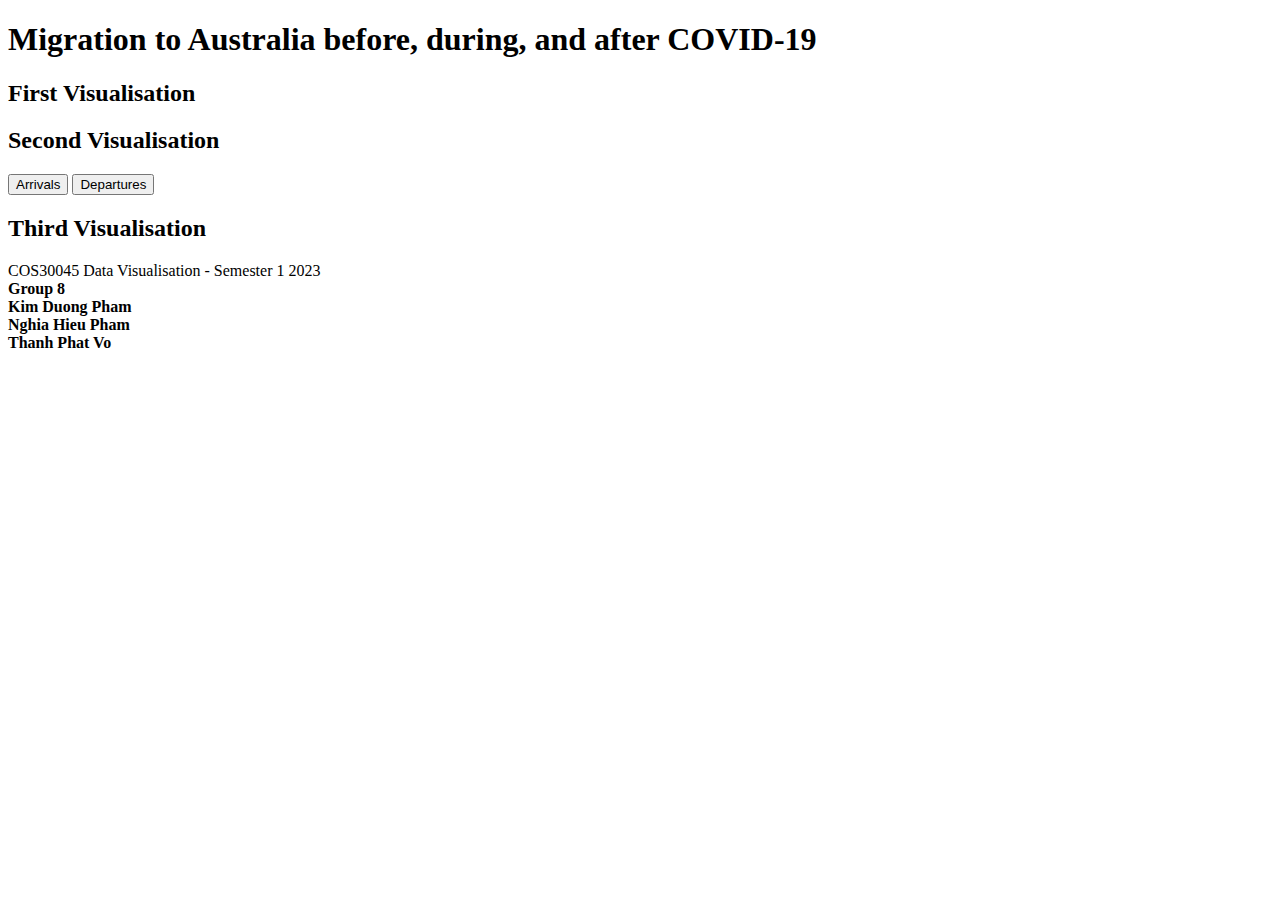
==== Final Project.html @ e4c65f89 "Upload website code and all documentations" ====
<!DOCTYPE html>
<html lang="en">

<head>
	<meta charset="UTF-8"/>
	<meta name="description"	content="Data Visualisation Project"/>
	<meta name="keywords"		  content="HTML, CSS"/>
	<meta name="author"			  content="Group 8"/>

	<title>Australia Migration & COVID-19</title>
	<!--Insert description of exercise  -->

	<script src="https://d3js.org/d3.v7.min.js"></script>
	<script src="index.js"></script>
</head>

<body>

	<h1>Migration to Australia before, during, and after COVID-19</h1>
	

	<p id="first"> 
        <h2>First Visualisation</h2>
	</p>
    <p id="second"> 
        <h2>Second Visualisation</h2>
		<button type="button" id="arrival">Arrivals</button>
		<button type="button" id="departure">Departures</button>
	</p>
    <p id="third"> 
        <h2>Third Visualisation</h2>
	</p>
	

	<footer>
        <p>
            COS30045 Data Visualisation - Semester 1 2023
            <strong>
            <br>Group 8
            <br>Kim Duong Pham
            <br>Nghia Hieu Pham
            <br>Thanh Phat Vo
            </strong>
        </p>
	</footer>

</body>
</html>
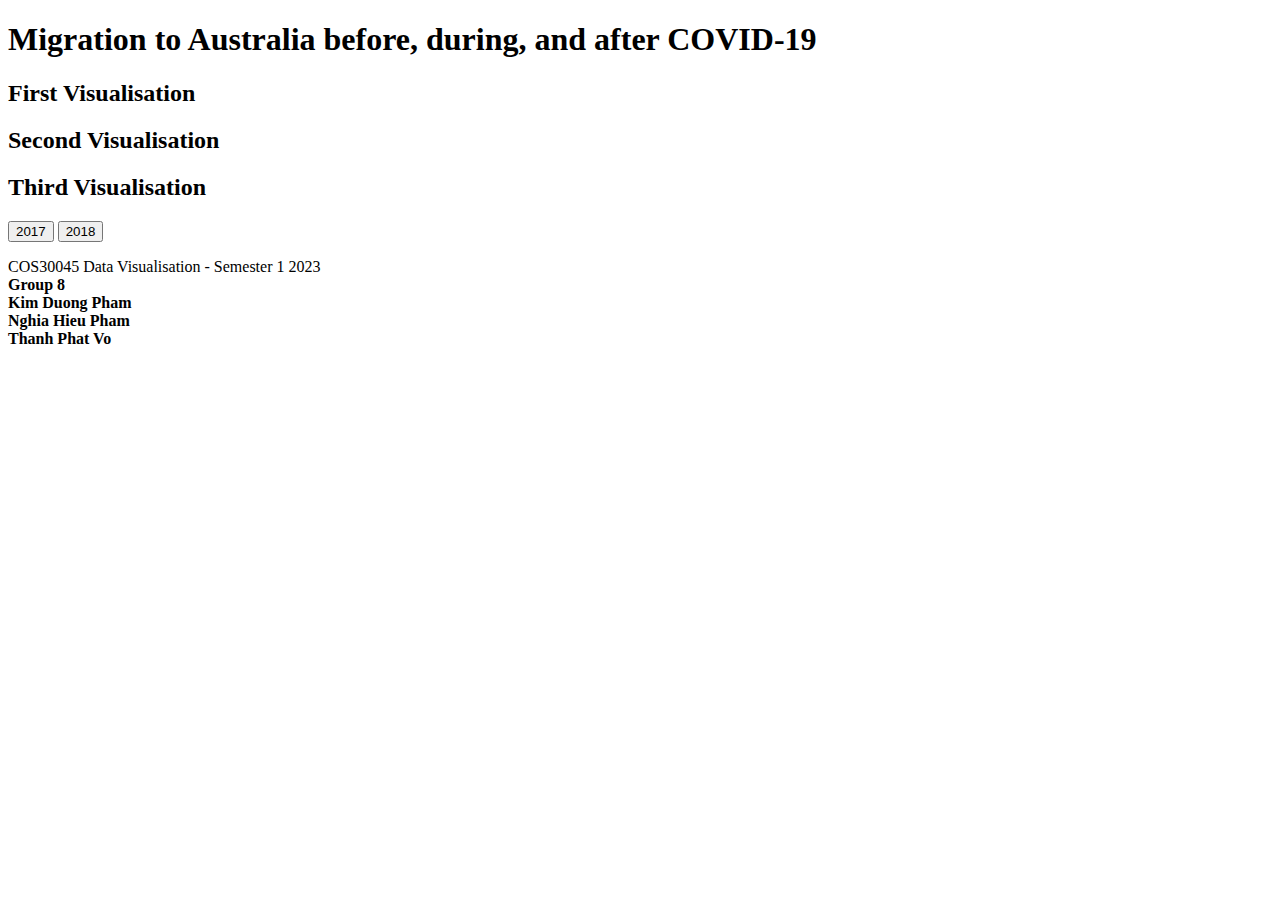
==== commit 26257da7: "Project Stand Up 4" ====
--- a/Final Project.html
+++ b/Final Project.html
@@ -19,18 +19,19 @@
 	<h1>Migration to Australia before, during, and after COVID-19</h1>
 	
 
-	<p id="first"> 
+	<div id="first"> 
         <h2>First Visualisation</h2>
-	</p>
-    <p id="second"> 
+	</div>
+    <div id="second"> 
         <h2>Second Visualisation</h2>
-		<button type="button" id="arrival">Arrivals</button>
-		<button type="button" id="departure">Departures</button>
-	</p>
-    <p id="third"> 
+
+	</div>
+    <div id="third"> 
         <h2>Third Visualisation</h2>
-	</p>
-	
+		<button type="button" id="arrival">2017</button>
+		<button type="button" id="departure">2018</button>
+	</div>
+	<div id="side"></div>	
 
 	<footer>
         <p>
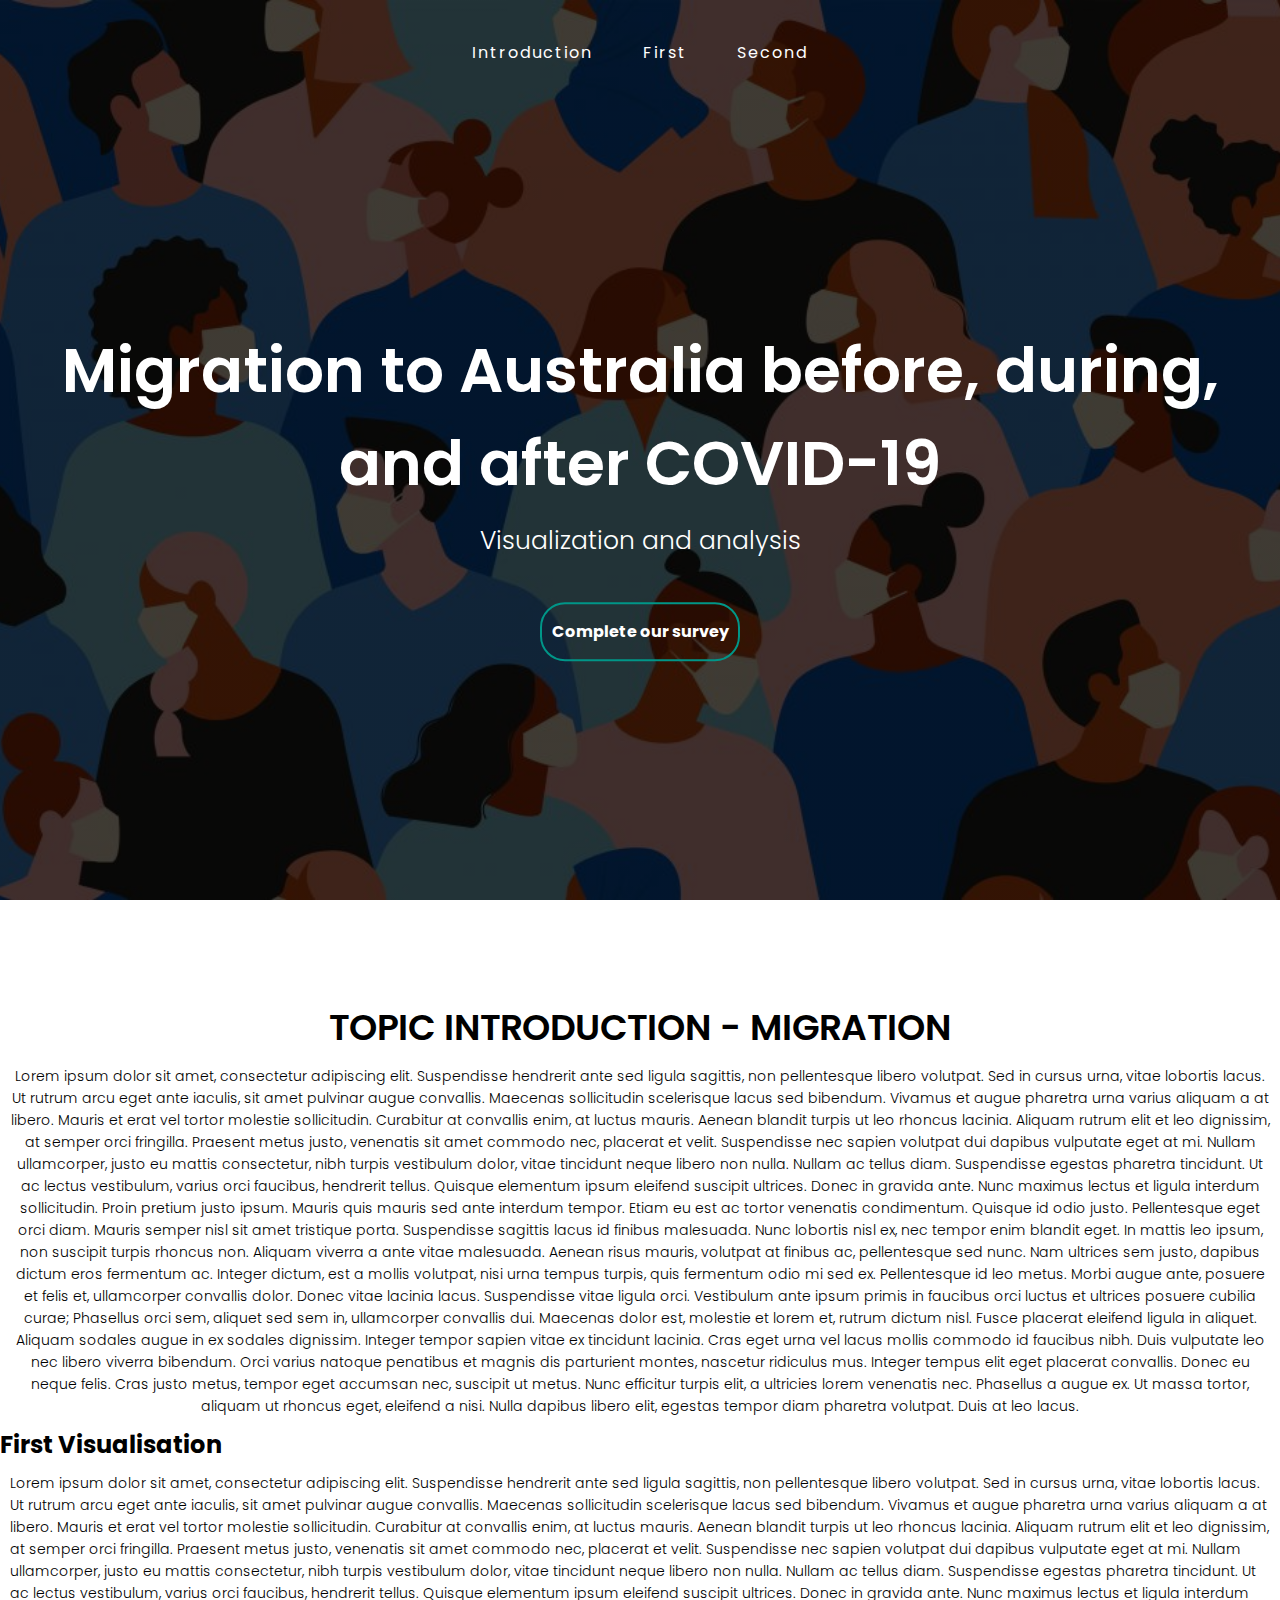
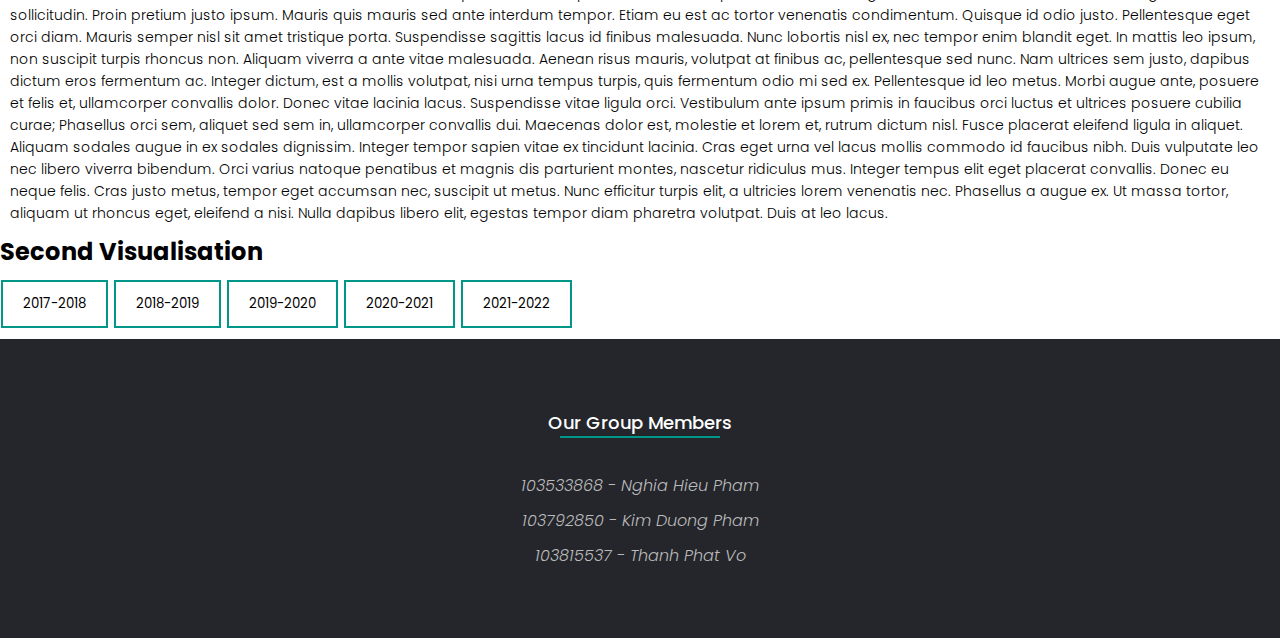
==== commit 1bb1a4b9: "Complete second visualization" ====
--- a/Final Project.html
+++ b/Final Project.html
@@ -5,45 +5,128 @@
 	<meta charset="UTF-8"/>
 	<meta name="description"	content="Data Visualisation Project"/>
 	<meta name="keywords"		  content="HTML, CSS"/>
-	<meta name="author"			  content="Group 8"/>
+	<meta name="author"			  content="Kim Duong Pham, Nghia Hieu Pham, Thanh Phat Vo"/>
 
 	<title>Australia Migration & COVID-19</title>
-	<!--Insert description of exercise  -->
 
-	<script src="https://d3js.org/d3.v7.min.js"></script>
-	<script src="index.js"></script>
+	<script src="https://d3js.org/d3.v6.min.js"></script>
+	<script src="script/index.js"></script>
+	<link rel="stylesheet" href="styles\style.css">
+	<link rel="preconnect" href="https://fonts.googleapis.com" />
+    <link rel="preconnect" href="https://fonts.gstatic.com" crossorigin />
 </head>
 
 <body>
+		<!--Define Header section -->
+	<section class="header" id="header">
+		<nav id="navbar">
+				<ul id="menu">
+					<li><a href="#intro">Introduction</a></li>
+					<li><a href="#firstchart">First</a></li>
+					<li><a href="#secondchart">Second</a></li>
+				</ul>
+		</nav>
+		<div class="text-box">
+			<h1>Migration to Australia before, during, and after COVID-19</h1>
+			<p>Visualization and analysis</p>
+			<div class="button-text">
+			  <div class="learn-btn">
+				<span></span><a href="https://forms.office.com/Pages/ResponsePage.aspx?id=eXV_35w-fkq4REICgPU4Wa7qTkxt4z1Ar8V6viYfKclUNlo3MEwzRkNTWVNNQTNNRDVXUTlTS0lBQi4u">Complete our survey</a>
+			  </div>
+			</div>
+		  </div>
+		</div>
+	</section>
+			<!--Introduction section -->
 
-	<h1>Migration to Australia before, during, and after COVID-19</h1>
+	<section class="intro" id="intro">
+		<h1>TOPIC INTRODUCTION - MIGRATION</h1>
+		<p>Lorem ipsum dolor sit amet, consectetur adipiscing elit. Suspendisse hendrerit ante sed ligula sagittis, non pellentesque libero volutpat. Sed in cursus urna, vitae lobortis lacus. Ut rutrum arcu eget ante iaculis, sit amet pulvinar augue convallis. Maecenas sollicitudin scelerisque lacus sed bibendum. Vivamus et augue pharetra urna varius aliquam a at libero. Mauris et erat vel tortor molestie sollicitudin. Curabitur at convallis enim, at luctus mauris. Aenean blandit turpis ut leo rhoncus lacinia. Aliquam rutrum elit et leo dignissim, at semper orci fringilla.
+
+			Praesent metus justo, venenatis sit amet commodo nec, placerat et velit. Suspendisse nec sapien volutpat dui dapibus vulputate eget at mi. Nullam ullamcorper, justo eu mattis consectetur, nibh turpis vestibulum dolor, vitae tincidunt neque libero non nulla. Nullam ac tellus diam. Suspendisse egestas pharetra tincidunt. Ut ac lectus vestibulum, varius orci faucibus, hendrerit tellus. Quisque elementum ipsum eleifend suscipit ultrices. Donec in gravida ante. Nunc maximus lectus et ligula interdum sollicitudin. Proin pretium justo ipsum. Mauris quis mauris sed ante interdum tempor. Etiam eu est ac tortor venenatis condimentum. Quisque id odio justo. Pellentesque eget orci diam.
+			
+			Mauris semper nisl sit amet tristique porta. Suspendisse sagittis lacus id finibus malesuada. Nunc lobortis nisl ex, nec tempor enim blandit eget. In mattis leo ipsum, non suscipit turpis rhoncus non. Aliquam viverra a ante vitae malesuada. Aenean risus mauris, volutpat at finibus ac, pellentesque sed nunc. Nam ultrices sem justo, dapibus dictum eros fermentum ac.
+			
+			Integer dictum, est a mollis volutpat, nisi urna tempus turpis, quis fermentum odio mi sed ex. Pellentesque id leo metus. Morbi augue ante, posuere et felis et, ullamcorper convallis dolor. Donec vitae lacinia lacus. Suspendisse vitae ligula orci. Vestibulum ante ipsum primis in faucibus orci luctus et ultrices posuere cubilia curae; Phasellus orci sem, aliquet sed sem in, ullamcorper convallis dui. Maecenas dolor est, molestie et lorem et, rutrum dictum nisl. Fusce placerat eleifend ligula in aliquet. Aliquam sodales augue in ex sodales dignissim. Integer tempor sapien vitae ex tincidunt lacinia. Cras eget urna vel lacus mollis commodo id faucibus nibh. Duis vulputate leo nec libero viverra bibendum. Orci varius natoque penatibus et magnis dis parturient montes, nascetur ridiculus mus.
+			
+			Integer tempus elit eget placerat convallis. Donec eu neque felis. Cras justo metus, tempor eget accumsan nec, suscipit ut metus. Nunc efficitur turpis elit, a ultricies lorem venenatis nec. Phasellus a augue ex. Ut massa tortor, aliquam ut rhoncus eget, eleifend a nisi. Nulla dapibus libero elit, egestas tempor diam pharetra volutpat. Duis at leo lacus.</p>
+	</section>
+
+	<!--First Chart section -->
+
+	<section class="chart" id="firstchart">
+		<div id="first"></div>
+		<h2>First Visualisation</h2>
+			<p>Lorem ipsum dolor sit amet, consectetur adipiscing elit. Suspendisse hendrerit ante sed ligula sagittis, non pellentesque libero volutpat. Sed in cursus urna, vitae lobortis lacus. Ut rutrum arcu eget ante iaculis, sit amet pulvinar augue convallis. Maecenas sollicitudin scelerisque lacus sed bibendum. Vivamus et augue pharetra urna varius aliquam a at libero. Mauris et erat vel tortor molestie sollicitudin. Curabitur at convallis enim, at luctus mauris. Aenean blandit turpis ut leo rhoncus lacinia. Aliquam rutrum elit et leo dignissim, at semper orci fringilla.
+
+				Praesent metus justo, venenatis sit amet commodo nec, placerat et velit. Suspendisse nec sapien volutpat dui dapibus vulputate eget at mi. Nullam ullamcorper, justo eu mattis consectetur, nibh turpis vestibulum dolor, vitae tincidunt neque libero non nulla. Nullam ac tellus diam. Suspendisse egestas pharetra tincidunt. Ut ac lectus vestibulum, varius orci faucibus, hendrerit tellus. Quisque elementum ipsum eleifend suscipit ultrices. Donec in gravida ante. Nunc maximus lectus et ligula interdum sollicitudin. Proin pretium justo ipsum. Mauris quis mauris sed ante interdum tempor. Etiam eu est ac tortor venenatis condimentum. Quisque id odio justo. Pellentesque eget orci diam.
+				
+				Mauris semper nisl sit amet tristique porta. Suspendisse sagittis lacus id finibus malesuada. Nunc lobortis nisl ex, nec tempor enim blandit eget. In mattis leo ipsum, non suscipit turpis rhoncus non. Aliquam viverra a ante vitae malesuada. Aenean risus mauris, volutpat at finibus ac, pellentesque sed nunc. Nam ultrices sem justo, dapibus dictum eros fermentum ac.
+				
+				Integer dictum, est a mollis volutpat, nisi urna tempus turpis, quis fermentum odio mi sed ex. Pellentesque id leo metus. Morbi augue ante, posuere et felis et, ullamcorper convallis dolor. Donec vitae lacinia lacus. Suspendisse vitae ligula orci. Vestibulum ante ipsum primis in faucibus orci luctus et ultrices posuere cubilia curae; Phasellus orci sem, aliquet sed sem in, ullamcorper convallis dui. Maecenas dolor est, molestie et lorem et, rutrum dictum nisl. Fusce placerat eleifend ligula in aliquet. Aliquam sodales augue in ex sodales dignissim. Integer tempor sapien vitae ex tincidunt lacinia. Cras eget urna vel lacus mollis commodo id faucibus nibh. Duis vulputate leo nec libero viverra bibendum. Orci varius natoque penatibus et magnis dis parturient montes, nascetur ridiculus mus.
+				
+				Integer tempus elit eget placerat convallis. Donec eu neque felis. Cras justo metus, tempor eget accumsan nec, suscipit ut metus. Nunc efficitur turpis elit, a ultricies lorem venenatis nec. Phasellus a augue ex. Ut massa tortor, aliquam ut rhoncus eget, eleifend a nisi. Nulla dapibus libero elit, egestas tempor diam pharetra volutpat. Duis at leo lacus.</p>
+	</section>
+
+		<!--Second chart section -->
+
+	<section class="chart" id="secondchart">
+		<h2>Second Visualisation</h2>
 	
+		<div class="button3">
+			<button class="btn btn1" id="pie2017">2017-2018</button>
+			<button class="btn btn2" id="pie2018">2018-2019</button>
+			<button class="btn btn3" id="pie2019">2019-2020</button>
+			<button class="btn btn4" id="pie2020">2020-2021</button>
+			<button class="btn btn5" id="pie2021">2021-2022</button>
+		</div>
 
-	<div id="first"> 
-        <h2>First Visualisation</h2>
-	</div>
-    <div id="second"> 
-        <h2>Second Visualisation</h2>
+	 	<div id="second"></div>
 
-	</div>
-    <div id="third"> 
-        <h2>Third Visualisation</h2>
-		<button type="button" id="arrival">2017</button>
-		<button type="button" id="departure">2018</button>
-	</div>
-	<div id="side"></div>	
+		
+	</div>	
+
+	</section>
+
+	<!--Footer section -->
 
 	<footer>
-        <p>
-            COS30045 Data Visualisation - Semester 1 2023
-            <strong>
-            <br>Group 8
-            <br>Kim Duong Pham
-            <br>Nghia Hieu Pham
-            <br>Thanh Phat Vo
-            </strong>
-        </p>
-	</footer>
+		<div class="fcontainer">
+		  <div class="row">
+			<div class="footer-col">
+			  <h4>Our Group Members</h4>
+			  <ul>
+				<li>
+				  <a href="mailto:103533868 @student.swin.edu.au">103533868 - Nghia Hieu Pham</a>
+				</li>
+				<li>
+				  <a href="mailto:103792850@student.swin.edu.au">103792850 - Kim Duong Pham</a>
+				</li>
+				<li>
+				  <a href="mailto:103815537@student.swin.edu.au">103815537 - Thanh Phat Vo</a>
+				</li>
+			  </ul>
+			</div>
+		  </div>
+		</div>
+	  </footer>
 
+	  
+	<!--Script Section -->
+
+	  <script>
+		var navbar = document.getElementById("navbar");
+		var menu = document.getElementById("menu");
+
+		window.onscroll = function() {
+			if(window.pageYOffset >= menu.offsetTop) {
+				navbar.classList.add("sticky");
+			}
+			else{
+				navbar.classList.remove("sticky");
+			}
+		}
+
+	  </script>
 </body>
 </html>
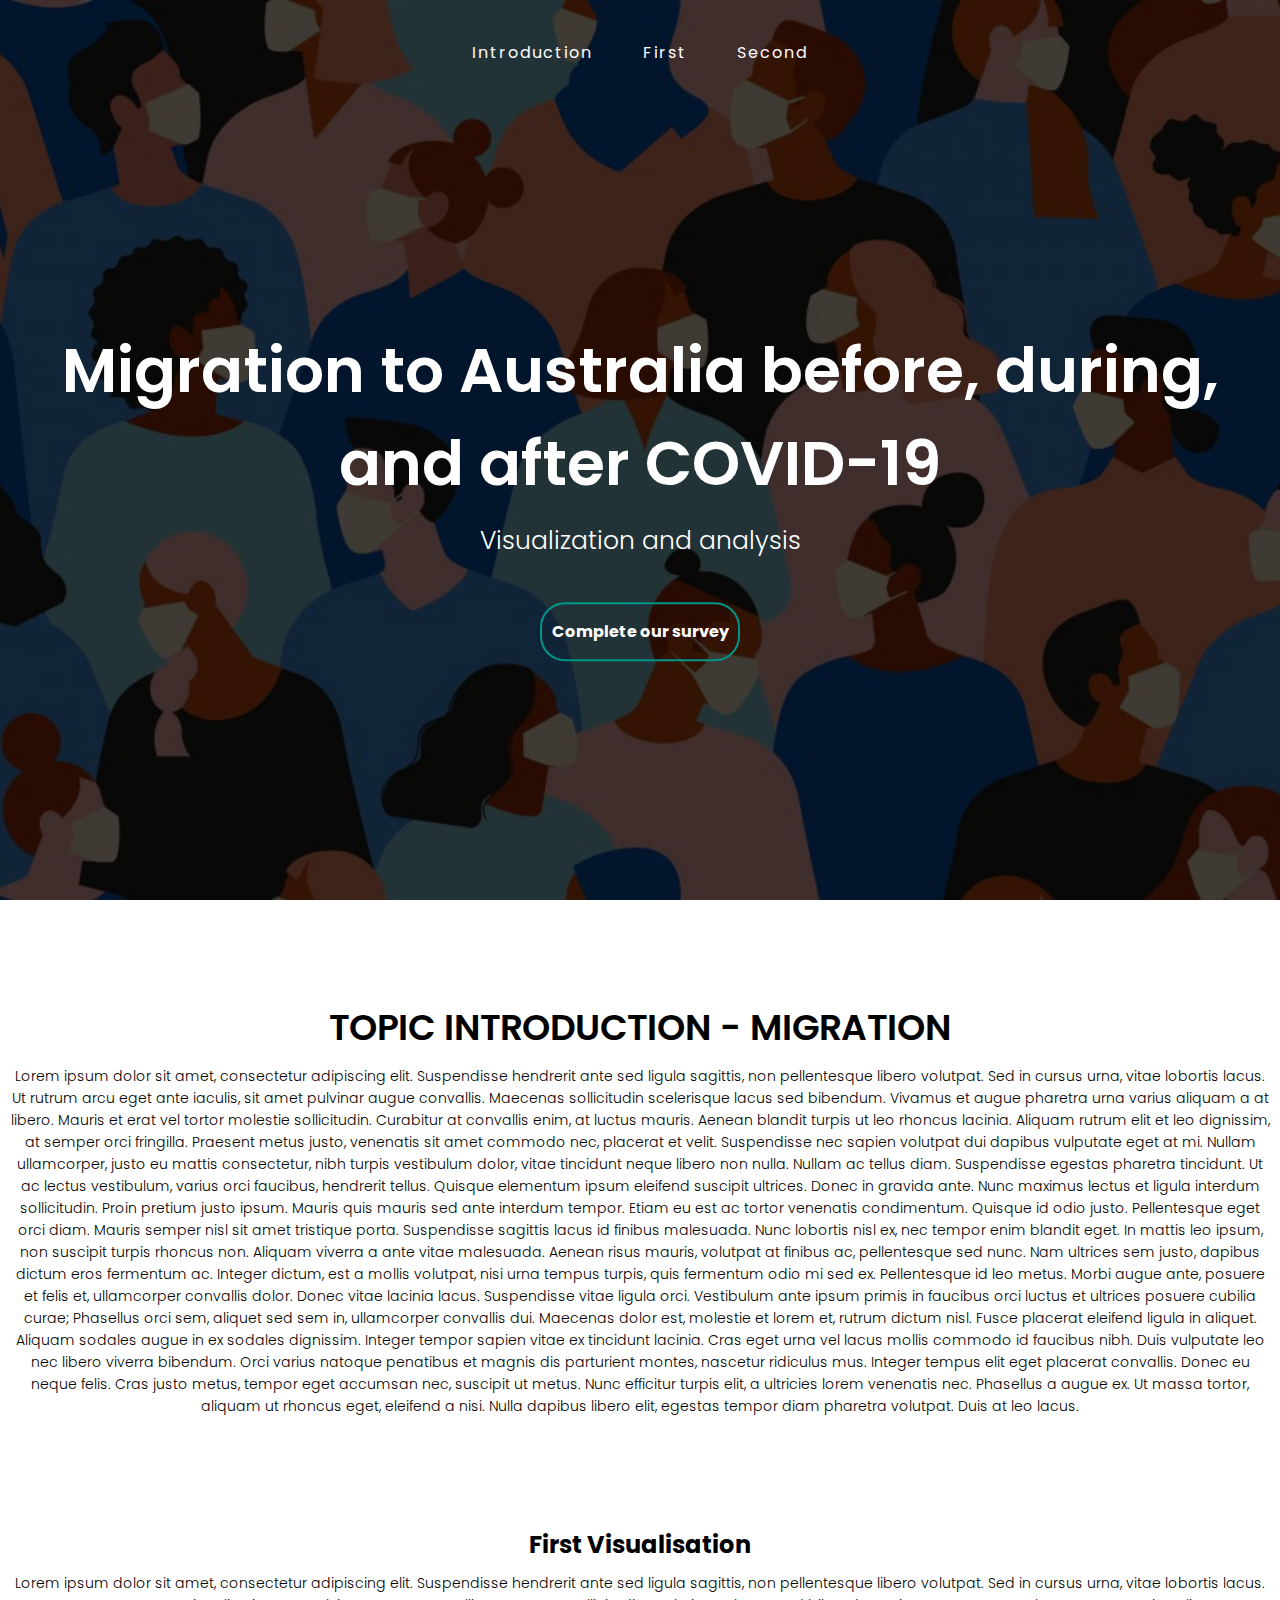
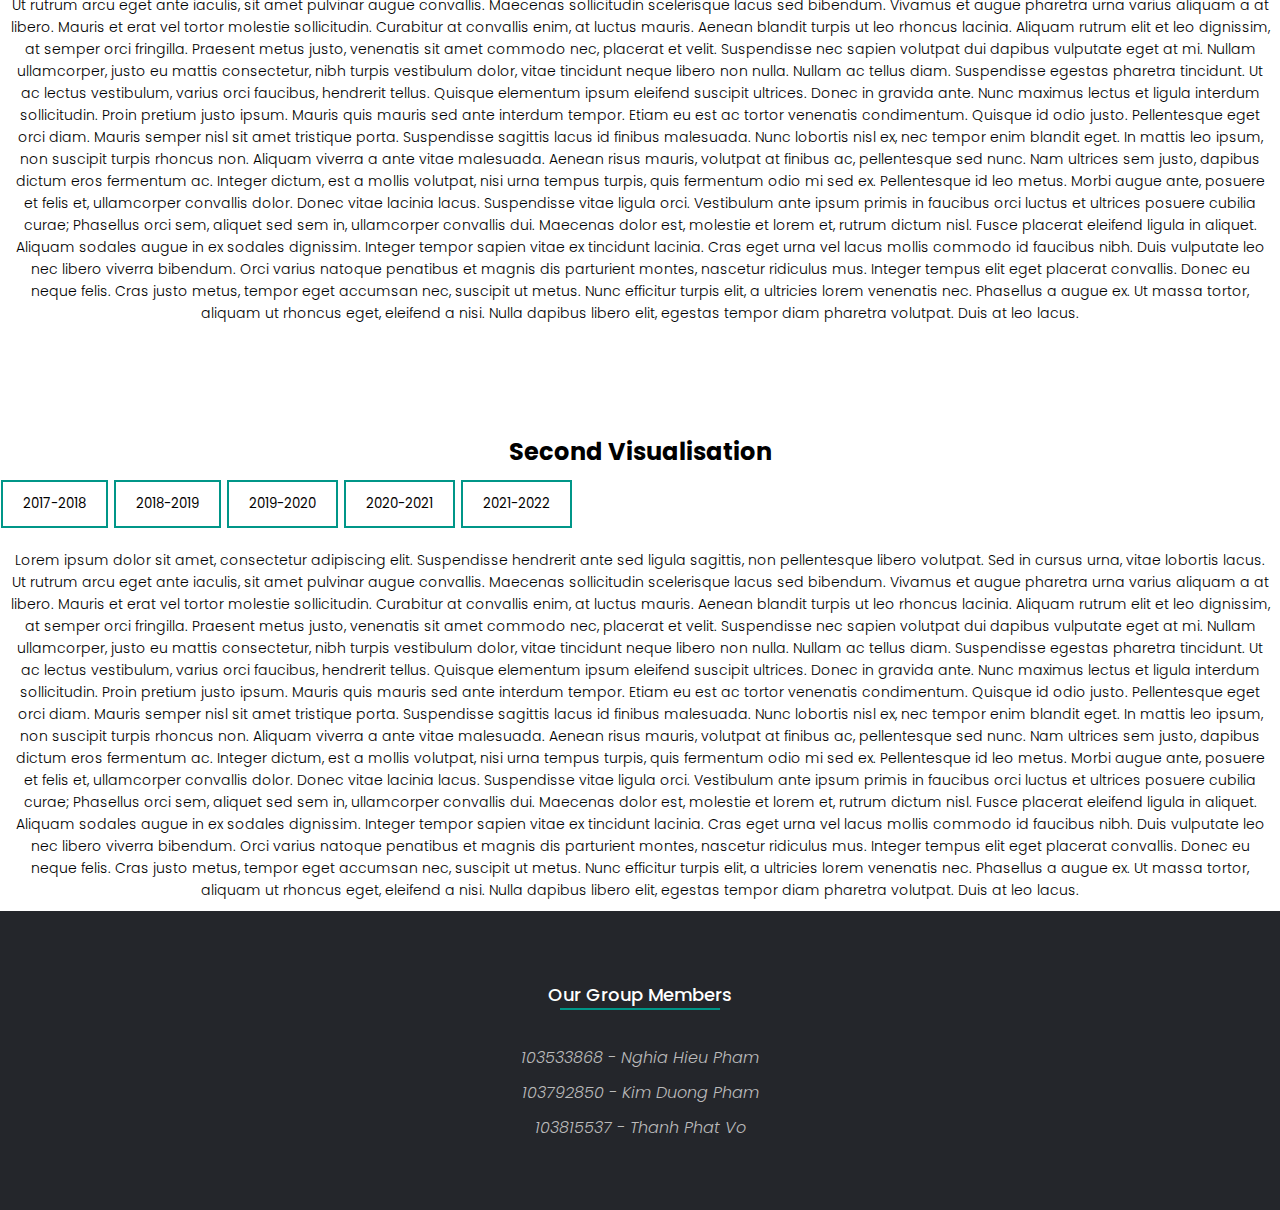
==== commit bc547909: "Fix Zoom and section distances" ====
--- a/Final Project.html
+++ b/Final Project.html
@@ -83,6 +83,16 @@
 
 	 	<div id="second"></div>
 
+		 <p>Lorem ipsum dolor sit amet, consectetur adipiscing elit. Suspendisse hendrerit ante sed ligula sagittis, non pellentesque libero volutpat. Sed in cursus urna, vitae lobortis lacus. Ut rutrum arcu eget ante iaculis, sit amet pulvinar augue convallis. Maecenas sollicitudin scelerisque lacus sed bibendum. Vivamus et augue pharetra urna varius aliquam a at libero. Mauris et erat vel tortor molestie sollicitudin. Curabitur at convallis enim, at luctus mauris. Aenean blandit turpis ut leo rhoncus lacinia. Aliquam rutrum elit et leo dignissim, at semper orci fringilla.
+
+			Praesent metus justo, venenatis sit amet commodo nec, placerat et velit. Suspendisse nec sapien volutpat dui dapibus vulputate eget at mi. Nullam ullamcorper, justo eu mattis consectetur, nibh turpis vestibulum dolor, vitae tincidunt neque libero non nulla. Nullam ac tellus diam. Suspendisse egestas pharetra tincidunt. Ut ac lectus vestibulum, varius orci faucibus, hendrerit tellus. Quisque elementum ipsum eleifend suscipit ultrices. Donec in gravida ante. Nunc maximus lectus et ligula interdum sollicitudin. Proin pretium justo ipsum. Mauris quis mauris sed ante interdum tempor. Etiam eu est ac tortor venenatis condimentum. Quisque id odio justo. Pellentesque eget orci diam.
+			
+			Mauris semper nisl sit amet tristique porta. Suspendisse sagittis lacus id finibus malesuada. Nunc lobortis nisl ex, nec tempor enim blandit eget. In mattis leo ipsum, non suscipit turpis rhoncus non. Aliquam viverra a ante vitae malesuada. Aenean risus mauris, volutpat at finibus ac, pellentesque sed nunc. Nam ultrices sem justo, dapibus dictum eros fermentum ac.
+			
+			Integer dictum, est a mollis volutpat, nisi urna tempus turpis, quis fermentum odio mi sed ex. Pellentesque id leo metus. Morbi augue ante, posuere et felis et, ullamcorper convallis dolor. Donec vitae lacinia lacus. Suspendisse vitae ligula orci. Vestibulum ante ipsum primis in faucibus orci luctus et ultrices posuere cubilia curae; Phasellus orci sem, aliquet sed sem in, ullamcorper convallis dui. Maecenas dolor est, molestie et lorem et, rutrum dictum nisl. Fusce placerat eleifend ligula in aliquet. Aliquam sodales augue in ex sodales dignissim. Integer tempor sapien vitae ex tincidunt lacinia. Cras eget urna vel lacus mollis commodo id faucibus nibh. Duis vulputate leo nec libero viverra bibendum. Orci varius natoque penatibus et magnis dis parturient montes, nascetur ridiculus mus.
+			
+			Integer tempus elit eget placerat convallis. Donec eu neque felis. Cras justo metus, tempor eget accumsan nec, suscipit ut metus. Nunc efficitur turpis elit, a ultricies lorem venenatis nec. Phasellus a augue ex. Ut massa tortor, aliquam ut rhoncus eget, eleifend a nisi. Nulla dapibus libero elit, egestas tempor diam pharetra volutpat. Duis at leo lacus.</p>
+
 		
 	</div>	
 
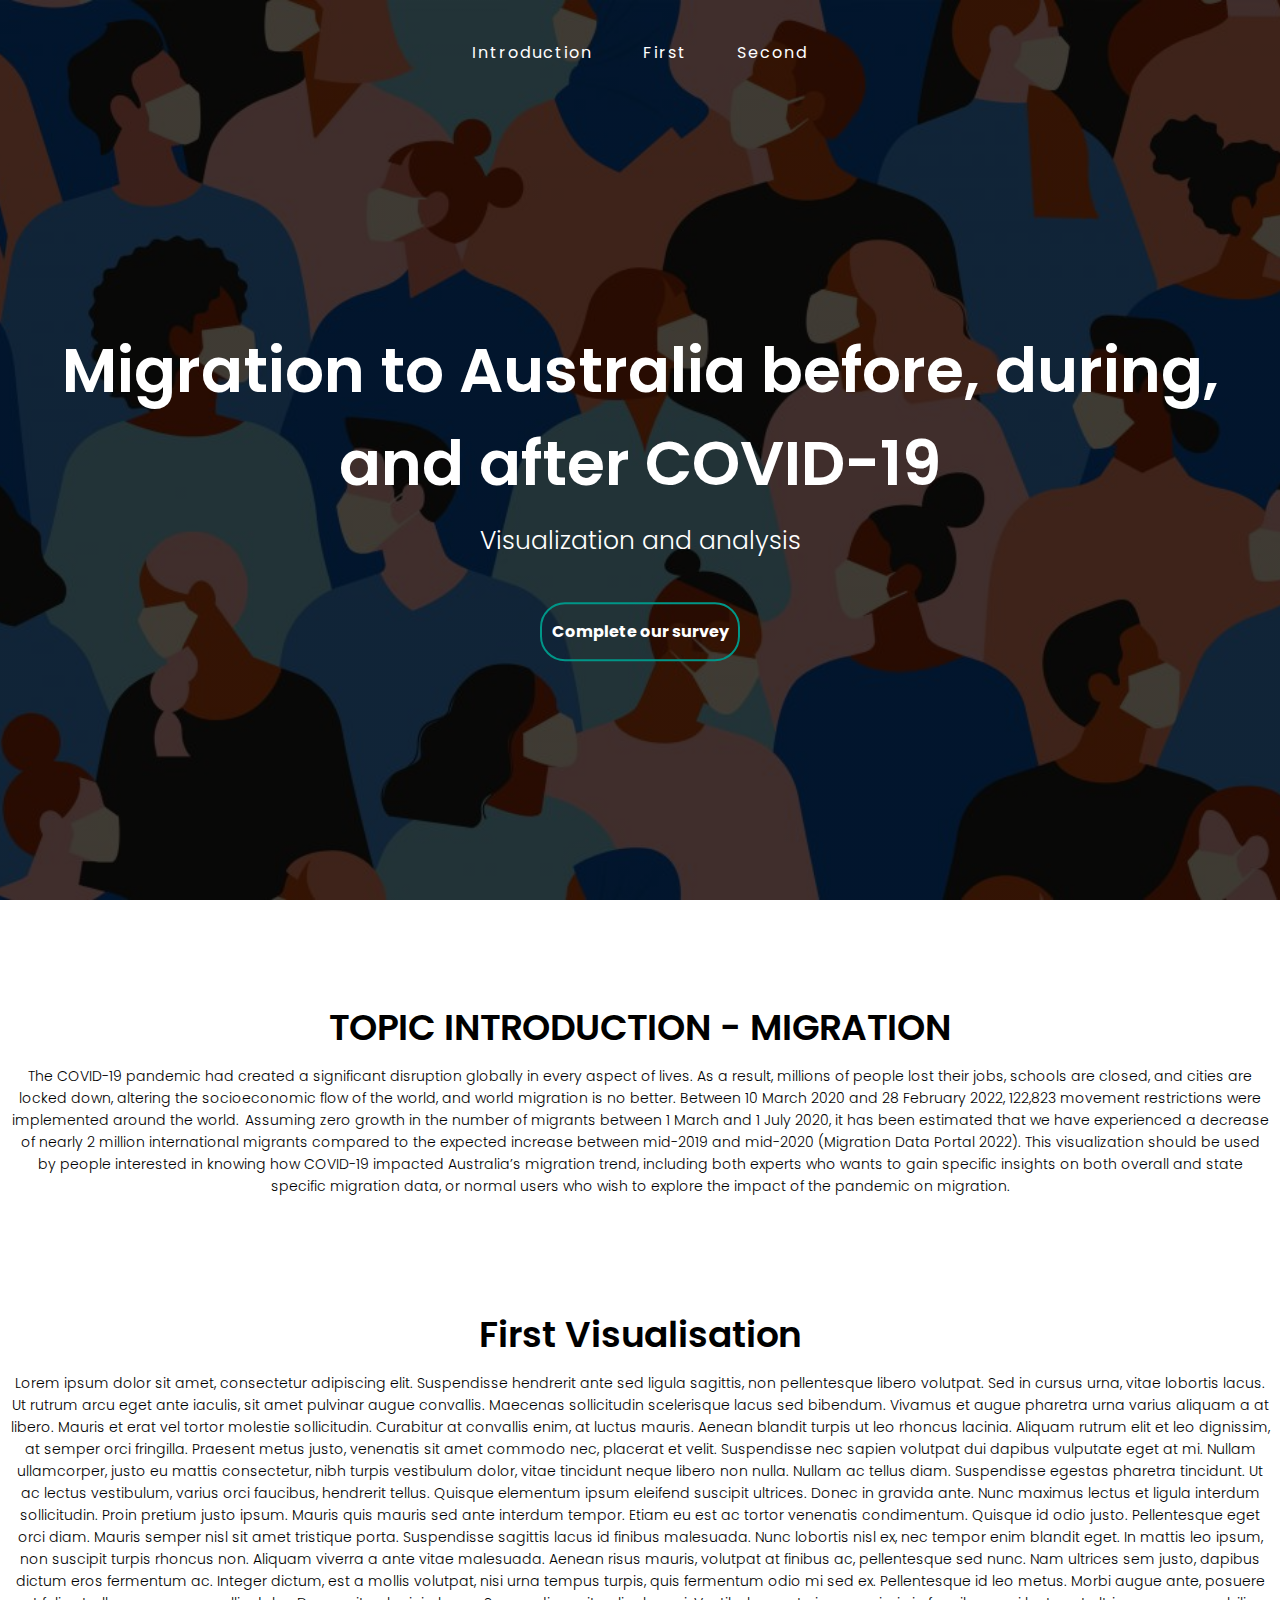
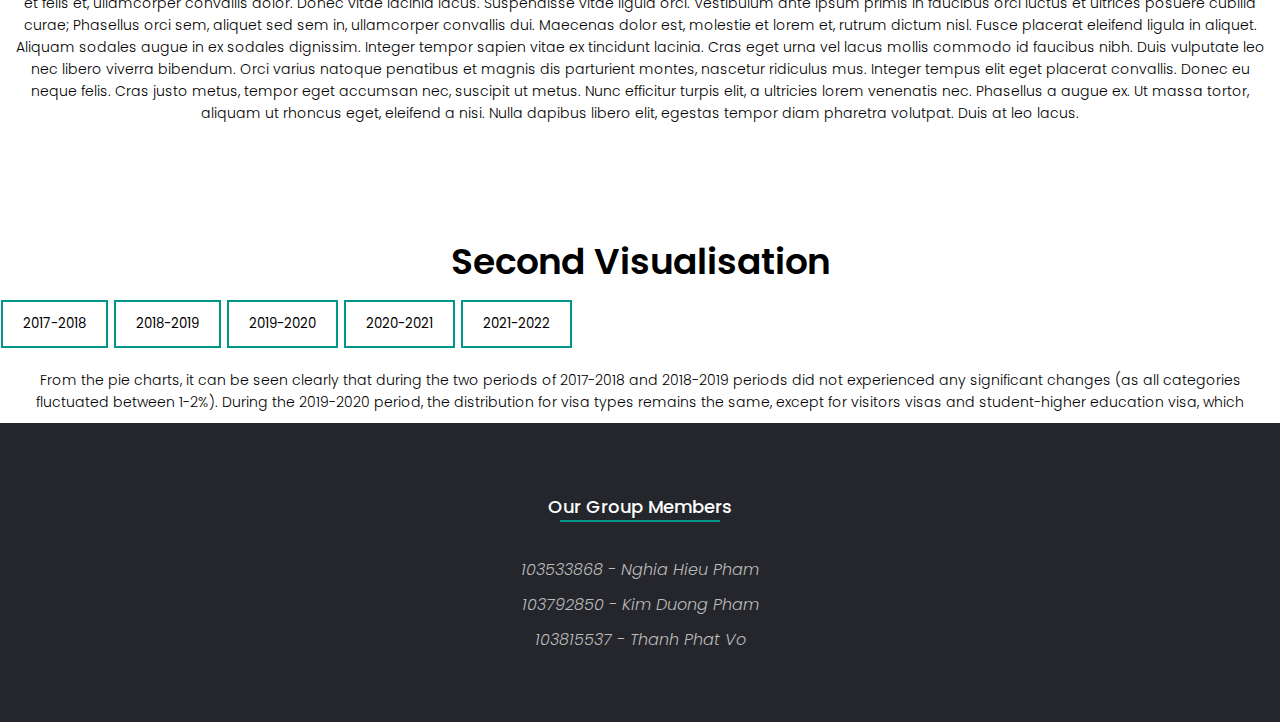
==== commit dee0f041: "update description" ====
--- a/Final Project.html
+++ b/Final Project.html
@@ -41,22 +41,16 @@
 
 	<section class="intro" id="intro">
 		<h1>TOPIC INTRODUCTION - MIGRATION</h1>
-		<p>Lorem ipsum dolor sit amet, consectetur adipiscing elit. Suspendisse hendrerit ante sed ligula sagittis, non pellentesque libero volutpat. Sed in cursus urna, vitae lobortis lacus. Ut rutrum arcu eget ante iaculis, sit amet pulvinar augue convallis. Maecenas sollicitudin scelerisque lacus sed bibendum. Vivamus et augue pharetra urna varius aliquam a at libero. Mauris et erat vel tortor molestie sollicitudin. Curabitur at convallis enim, at luctus mauris. Aenean blandit turpis ut leo rhoncus lacinia. Aliquam rutrum elit et leo dignissim, at semper orci fringilla.
-
-			Praesent metus justo, venenatis sit amet commodo nec, placerat et velit. Suspendisse nec sapien volutpat dui dapibus vulputate eget at mi. Nullam ullamcorper, justo eu mattis consectetur, nibh turpis vestibulum dolor, vitae tincidunt neque libero non nulla. Nullam ac tellus diam. Suspendisse egestas pharetra tincidunt. Ut ac lectus vestibulum, varius orci faucibus, hendrerit tellus. Quisque elementum ipsum eleifend suscipit ultrices. Donec in gravida ante. Nunc maximus lectus et ligula interdum sollicitudin. Proin pretium justo ipsum. Mauris quis mauris sed ante interdum tempor. Etiam eu est ac tortor venenatis condimentum. Quisque id odio justo. Pellentesque eget orci diam.
-			
-			Mauris semper nisl sit amet tristique porta. Suspendisse sagittis lacus id finibus malesuada. Nunc lobortis nisl ex, nec tempor enim blandit eget. In mattis leo ipsum, non suscipit turpis rhoncus non. Aliquam viverra a ante vitae malesuada. Aenean risus mauris, volutpat at finibus ac, pellentesque sed nunc. Nam ultrices sem justo, dapibus dictum eros fermentum ac.
-			
-			Integer dictum, est a mollis volutpat, nisi urna tempus turpis, quis fermentum odio mi sed ex. Pellentesque id leo metus. Morbi augue ante, posuere et felis et, ullamcorper convallis dolor. Donec vitae lacinia lacus. Suspendisse vitae ligula orci. Vestibulum ante ipsum primis in faucibus orci luctus et ultrices posuere cubilia curae; Phasellus orci sem, aliquet sed sem in, ullamcorper convallis dui. Maecenas dolor est, molestie et lorem et, rutrum dictum nisl. Fusce placerat eleifend ligula in aliquet. Aliquam sodales augue in ex sodales dignissim. Integer tempor sapien vitae ex tincidunt lacinia. Cras eget urna vel lacus mollis commodo id faucibus nibh. Duis vulputate leo nec libero viverra bibendum. Orci varius natoque penatibus et magnis dis parturient montes, nascetur ridiculus mus.
-			
-			Integer tempus elit eget placerat convallis. Donec eu neque felis. Cras justo metus, tempor eget accumsan nec, suscipit ut metus. Nunc efficitur turpis elit, a ultricies lorem venenatis nec. Phasellus a augue ex. Ut massa tortor, aliquam ut rhoncus eget, eleifend a nisi. Nulla dapibus libero elit, egestas tempor diam pharetra volutpat. Duis at leo lacus.</p>
+		<p>The COVID-19 pandemic had created a significant disruption globally in every aspect of lives. As a result, millions of people lost their jobs, schools are closed, and cities are locked down, altering the socioeconomic flow of the world, and world migration is no better. Between 10 March 2020 and 28 February 2022, 122,823 movement restrictions were implemented around the world.  Assuming zero growth in the number of migrants between 1 March and 1 July 2020, it has been estimated that we have experienced a decrease of nearly 2 million international migrants compared to the expected increase between mid-2019 and mid-2020 (Migration Data Portal 2022). 
+			This visualization should be used by people interested in knowing how COVID-19 impacted Australia’s migration trend, including both experts who wants to gain specific insights on both overall and state specific migration data, or normal users who wish to explore the impact of the pandemic on migration. 
+			</p>
 	</section>
 
 	<!--First Chart section -->
 
 	<section class="chart" id="firstchart">
-		<div id="first"></div>
-		<h2>First Visualisation</h2>
+		<h1>First Visualisation</h>
+
 			<p>Lorem ipsum dolor sit amet, consectetur adipiscing elit. Suspendisse hendrerit ante sed ligula sagittis, non pellentesque libero volutpat. Sed in cursus urna, vitae lobortis lacus. Ut rutrum arcu eget ante iaculis, sit amet pulvinar augue convallis. Maecenas sollicitudin scelerisque lacus sed bibendum. Vivamus et augue pharetra urna varius aliquam a at libero. Mauris et erat vel tortor molestie sollicitudin. Curabitur at convallis enim, at luctus mauris. Aenean blandit turpis ut leo rhoncus lacinia. Aliquam rutrum elit et leo dignissim, at semper orci fringilla.
 
 				Praesent metus justo, venenatis sit amet commodo nec, placerat et velit. Suspendisse nec sapien volutpat dui dapibus vulputate eget at mi. Nullam ullamcorper, justo eu mattis consectetur, nibh turpis vestibulum dolor, vitae tincidunt neque libero non nulla. Nullam ac tellus diam. Suspendisse egestas pharetra tincidunt. Ut ac lectus vestibulum, varius orci faucibus, hendrerit tellus. Quisque elementum ipsum eleifend suscipit ultrices. Donec in gravida ante. Nunc maximus lectus et ligula interdum sollicitudin. Proin pretium justo ipsum. Mauris quis mauris sed ante interdum tempor. Etiam eu est ac tortor venenatis condimentum. Quisque id odio justo. Pellentesque eget orci diam.
@@ -71,7 +65,7 @@
 		<!--Second chart section -->
 
 	<section class="chart" id="secondchart">
-		<h2>Second Visualisation</h2>
+		<h1>Second Visualisation</h1>
 	
 		<div class="button3">
 			<button class="btn btn1" id="pie2017">2017-2018</button>
@@ -83,15 +77,7 @@
 
 	 	<div id="second"></div>
 
-		 <p>Lorem ipsum dolor sit amet, consectetur adipiscing elit. Suspendisse hendrerit ante sed ligula sagittis, non pellentesque libero volutpat. Sed in cursus urna, vitae lobortis lacus. Ut rutrum arcu eget ante iaculis, sit amet pulvinar augue convallis. Maecenas sollicitudin scelerisque lacus sed bibendum. Vivamus et augue pharetra urna varius aliquam a at libero. Mauris et erat vel tortor molestie sollicitudin. Curabitur at convallis enim, at luctus mauris. Aenean blandit turpis ut leo rhoncus lacinia. Aliquam rutrum elit et leo dignissim, at semper orci fringilla.
-
-			Praesent metus justo, venenatis sit amet commodo nec, placerat et velit. Suspendisse nec sapien volutpat dui dapibus vulputate eget at mi. Nullam ullamcorper, justo eu mattis consectetur, nibh turpis vestibulum dolor, vitae tincidunt neque libero non nulla. Nullam ac tellus diam. Suspendisse egestas pharetra tincidunt. Ut ac lectus vestibulum, varius orci faucibus, hendrerit tellus. Quisque elementum ipsum eleifend suscipit ultrices. Donec in gravida ante. Nunc maximus lectus et ligula interdum sollicitudin. Proin pretium justo ipsum. Mauris quis mauris sed ante interdum tempor. Etiam eu est ac tortor venenatis condimentum. Quisque id odio justo. Pellentesque eget orci diam.
-			
-			Mauris semper nisl sit amet tristique porta. Suspendisse sagittis lacus id finibus malesuada. Nunc lobortis nisl ex, nec tempor enim blandit eget. In mattis leo ipsum, non suscipit turpis rhoncus non. Aliquam viverra a ante vitae malesuada. Aenean risus mauris, volutpat at finibus ac, pellentesque sed nunc. Nam ultrices sem justo, dapibus dictum eros fermentum ac.
-			
-			Integer dictum, est a mollis volutpat, nisi urna tempus turpis, quis fermentum odio mi sed ex. Pellentesque id leo metus. Morbi augue ante, posuere et felis et, ullamcorper convallis dolor. Donec vitae lacinia lacus. Suspendisse vitae ligula orci. Vestibulum ante ipsum primis in faucibus orci luctus et ultrices posuere cubilia curae; Phasellus orci sem, aliquet sed sem in, ullamcorper convallis dui. Maecenas dolor est, molestie et lorem et, rutrum dictum nisl. Fusce placerat eleifend ligula in aliquet. Aliquam sodales augue in ex sodales dignissim. Integer tempor sapien vitae ex tincidunt lacinia. Cras eget urna vel lacus mollis commodo id faucibus nibh. Duis vulputate leo nec libero viverra bibendum. Orci varius natoque penatibus et magnis dis parturient montes, nascetur ridiculus mus.
-			
-			Integer tempus elit eget placerat convallis. Donec eu neque felis. Cras justo metus, tempor eget accumsan nec, suscipit ut metus. Nunc efficitur turpis elit, a ultricies lorem venenatis nec. Phasellus a augue ex. Ut massa tortor, aliquam ut rhoncus eget, eleifend a nisi. Nulla dapibus libero elit, egestas tempor diam pharetra volutpat. Duis at leo lacus.</p>
+		 <p>From the pie charts, it can be seen clearly that during the two periods of 2017-2018 and 2018-2019 periods did not experienced any significant changes (as all categories fluctuated between 1-2%). During the 2019-2020 period, the distribution for visa types remains the same, except for visitors visas and student-higher education visa, which      </p>
 
 		
 	</div>	
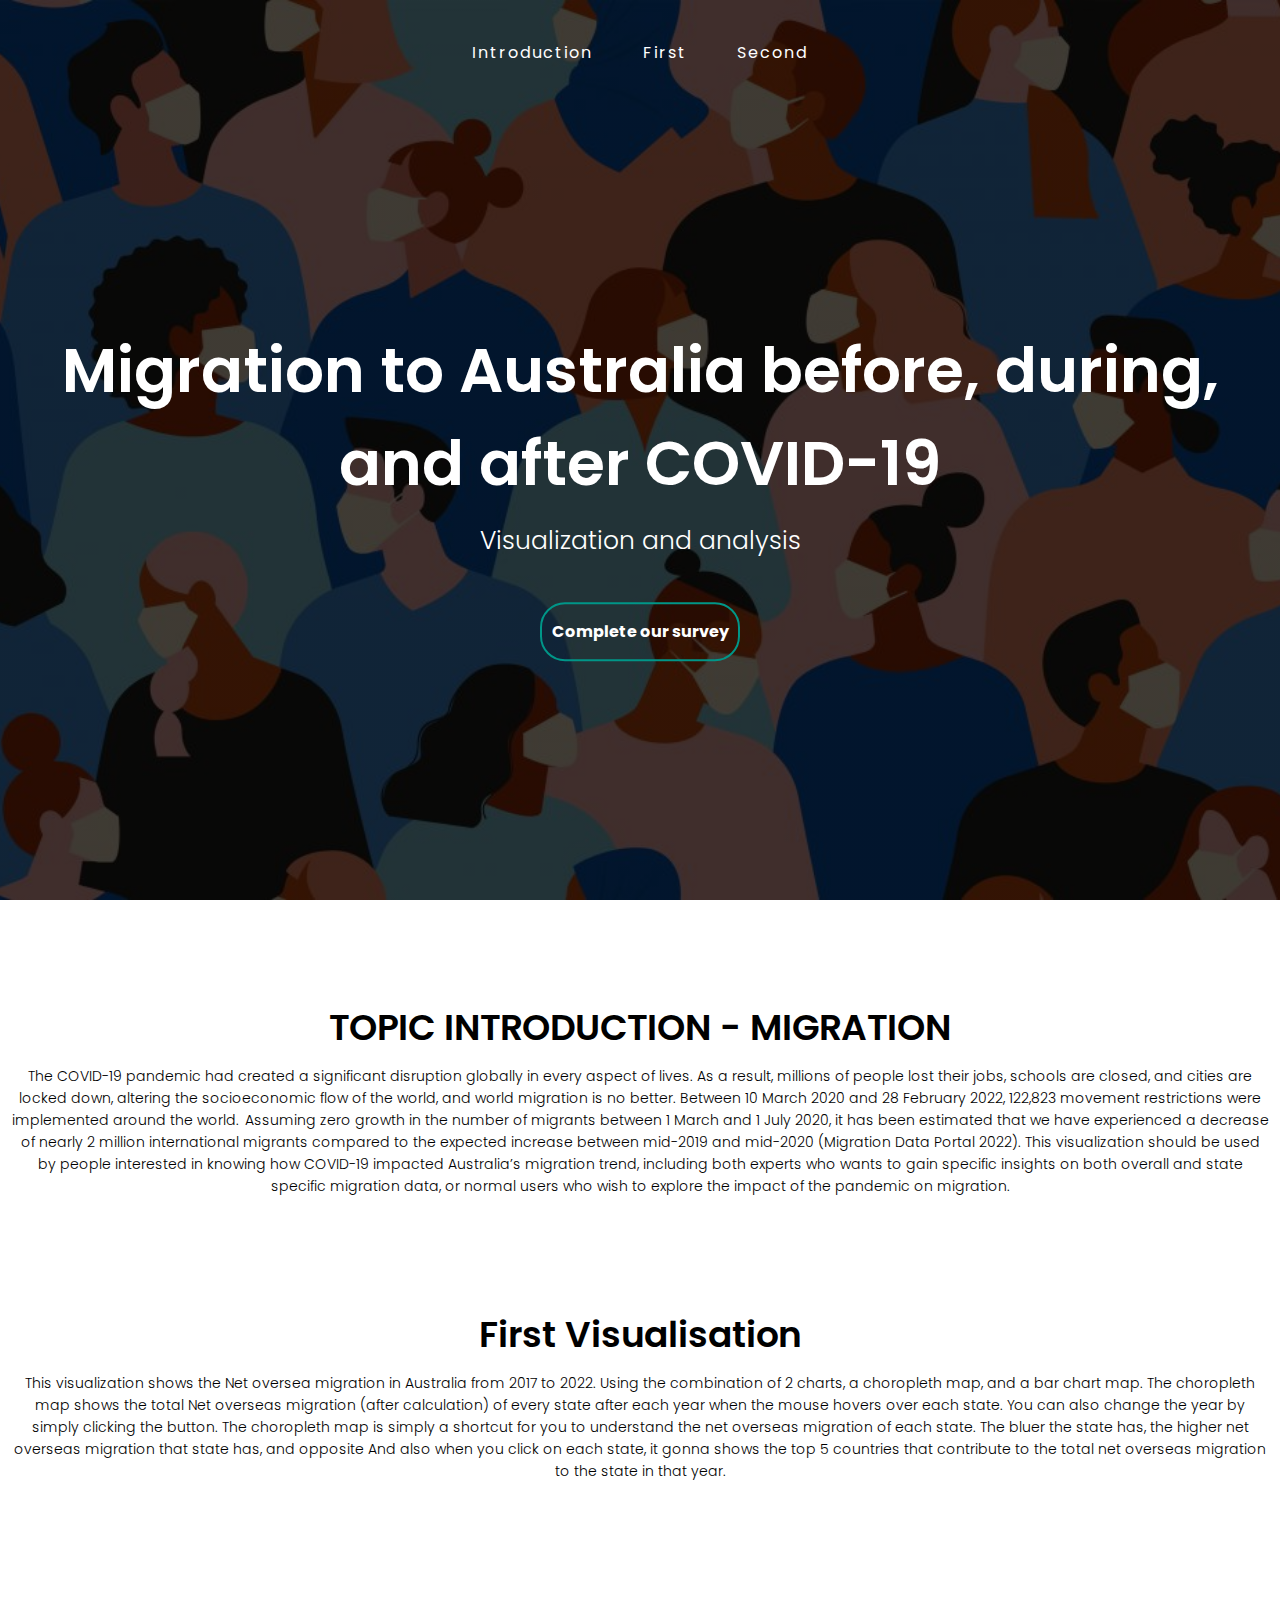
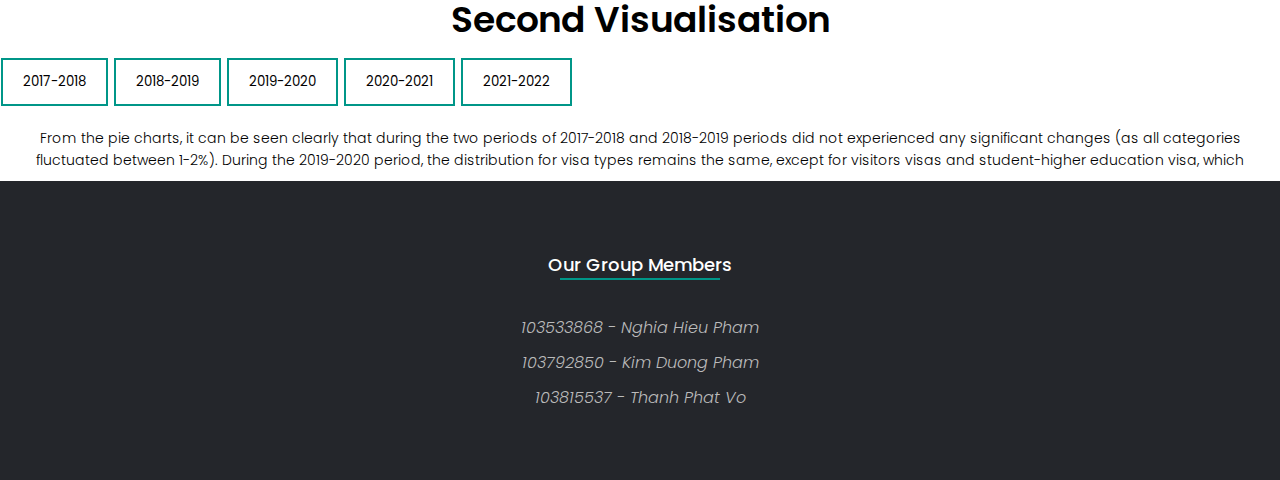
==== commit fa7a3ba0: "visualization 1 p" ====
--- a/Final Project.html
+++ b/Final Project.html
@@ -51,15 +51,10 @@
 	<section class="chart" id="firstchart">
 		<h1>First Visualisation</h>
 
-			<p>Lorem ipsum dolor sit amet, consectetur adipiscing elit. Suspendisse hendrerit ante sed ligula sagittis, non pellentesque libero volutpat. Sed in cursus urna, vitae lobortis lacus. Ut rutrum arcu eget ante iaculis, sit amet pulvinar augue convallis. Maecenas sollicitudin scelerisque lacus sed bibendum. Vivamus et augue pharetra urna varius aliquam a at libero. Mauris et erat vel tortor molestie sollicitudin. Curabitur at convallis enim, at luctus mauris. Aenean blandit turpis ut leo rhoncus lacinia. Aliquam rutrum elit et leo dignissim, at semper orci fringilla.
-
-				Praesent metus justo, venenatis sit amet commodo nec, placerat et velit. Suspendisse nec sapien volutpat dui dapibus vulputate eget at mi. Nullam ullamcorper, justo eu mattis consectetur, nibh turpis vestibulum dolor, vitae tincidunt neque libero non nulla. Nullam ac tellus diam. Suspendisse egestas pharetra tincidunt. Ut ac lectus vestibulum, varius orci faucibus, hendrerit tellus. Quisque elementum ipsum eleifend suscipit ultrices. Donec in gravida ante. Nunc maximus lectus et ligula interdum sollicitudin. Proin pretium justo ipsum. Mauris quis mauris sed ante interdum tempor. Etiam eu est ac tortor venenatis condimentum. Quisque id odio justo. Pellentesque eget orci diam.
-				
-				Mauris semper nisl sit amet tristique porta. Suspendisse sagittis lacus id finibus malesuada. Nunc lobortis nisl ex, nec tempor enim blandit eget. In mattis leo ipsum, non suscipit turpis rhoncus non. Aliquam viverra a ante vitae malesuada. Aenean risus mauris, volutpat at finibus ac, pellentesque sed nunc. Nam ultrices sem justo, dapibus dictum eros fermentum ac.
-				
-				Integer dictum, est a mollis volutpat, nisi urna tempus turpis, quis fermentum odio mi sed ex. Pellentesque id leo metus. Morbi augue ante, posuere et felis et, ullamcorper convallis dolor. Donec vitae lacinia lacus. Suspendisse vitae ligula orci. Vestibulum ante ipsum primis in faucibus orci luctus et ultrices posuere cubilia curae; Phasellus orci sem, aliquet sed sem in, ullamcorper convallis dui. Maecenas dolor est, molestie et lorem et, rutrum dictum nisl. Fusce placerat eleifend ligula in aliquet. Aliquam sodales augue in ex sodales dignissim. Integer tempor sapien vitae ex tincidunt lacinia. Cras eget urna vel lacus mollis commodo id faucibus nibh. Duis vulputate leo nec libero viverra bibendum. Orci varius natoque penatibus et magnis dis parturient montes, nascetur ridiculus mus.
-				
-				Integer tempus elit eget placerat convallis. Donec eu neque felis. Cras justo metus, tempor eget accumsan nec, suscipit ut metus. Nunc efficitur turpis elit, a ultricies lorem venenatis nec. Phasellus a augue ex. Ut massa tortor, aliquam ut rhoncus eget, eleifend a nisi. Nulla dapibus libero elit, egestas tempor diam pharetra volutpat. Duis at leo lacus.</p>
+			<p>This visualization shows the Net oversea migration in Australia from 2017 to 2022. Using the combination of 2 charts, a choropleth map, and a bar chart map. 
+				The choropleth map shows the total Net overseas migration (after calculation) of every state after each year when the mouse hovers over each state. 
+				You can also change the year by simply clicking the button. The choropleth map is simply a shortcut for you to understand the net overseas migration of each state. The bluer the state has, the higher net overseas migration that state has, and opposite
+				And also when you click on each state, it gonna shows the top 5 countries that contribute to the total net overseas migration to the state in that year.</p>
 	</section>
 
 		<!--Second chart section -->
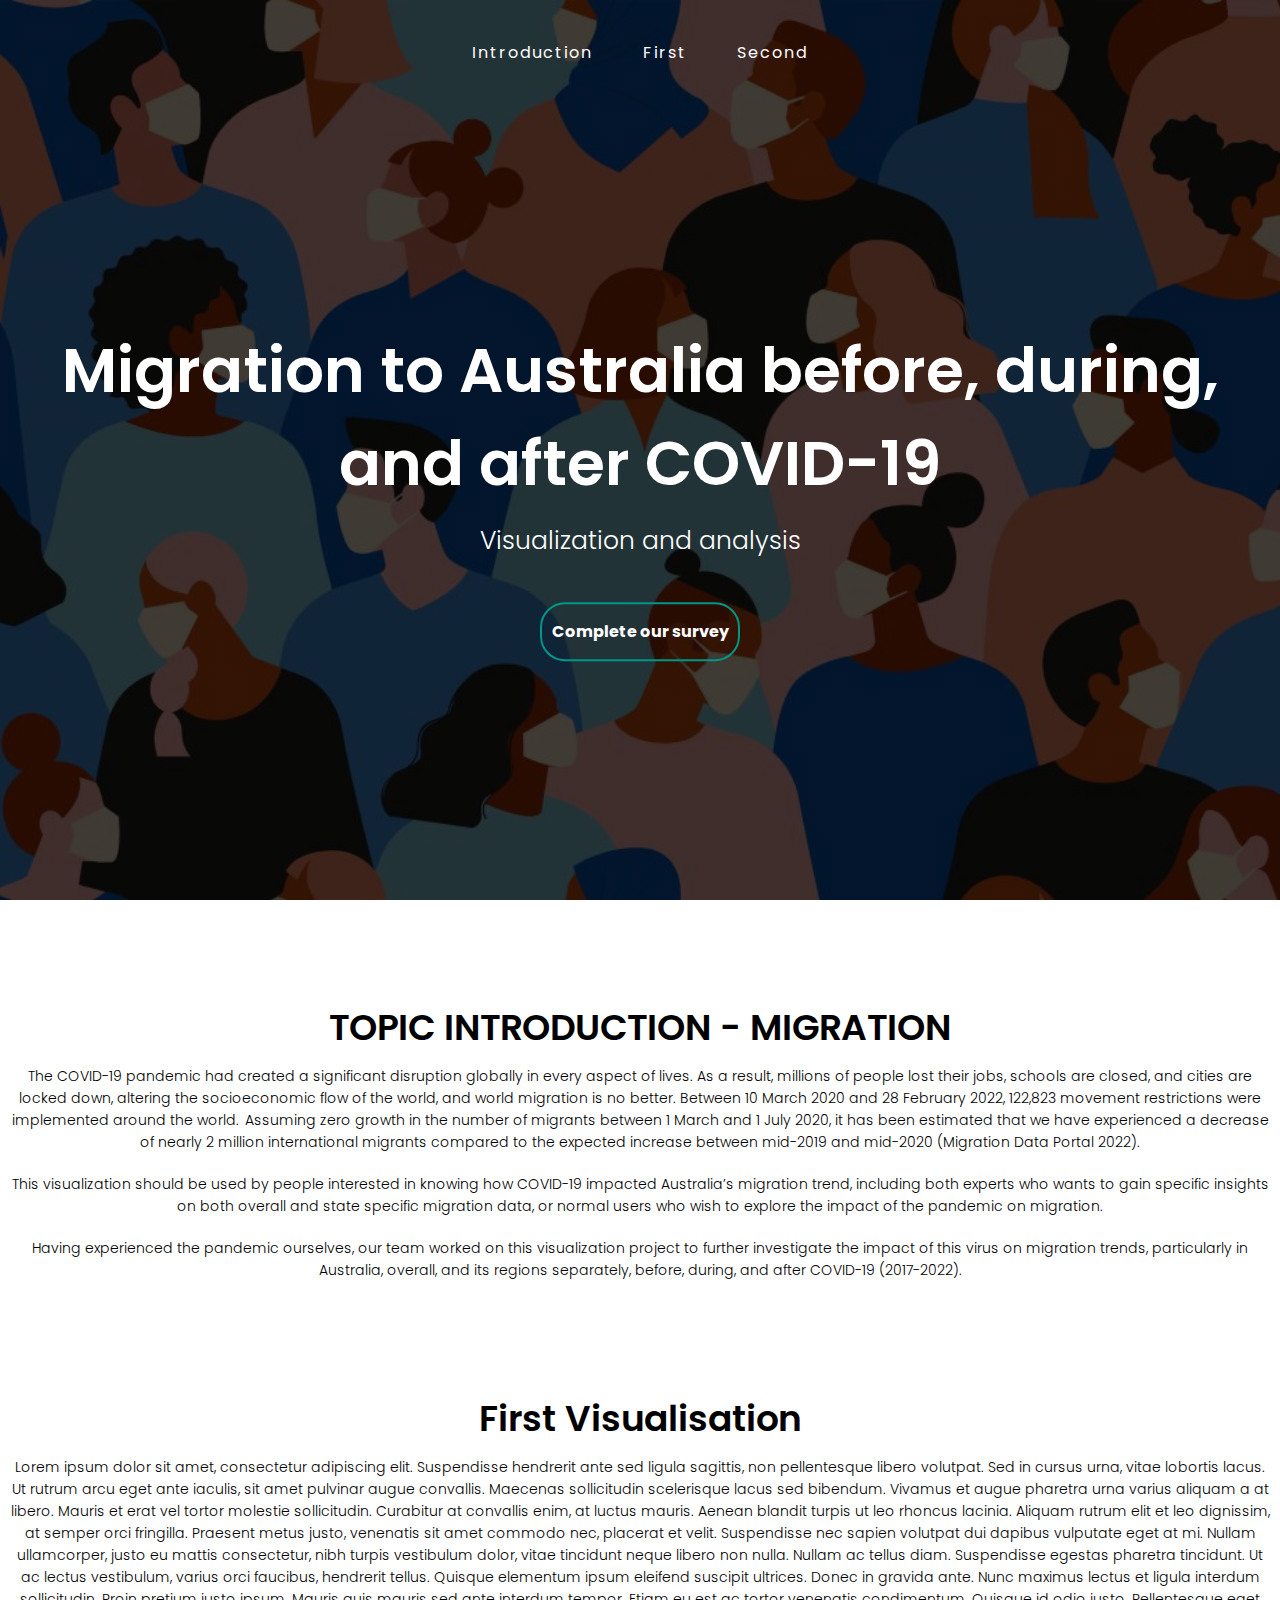
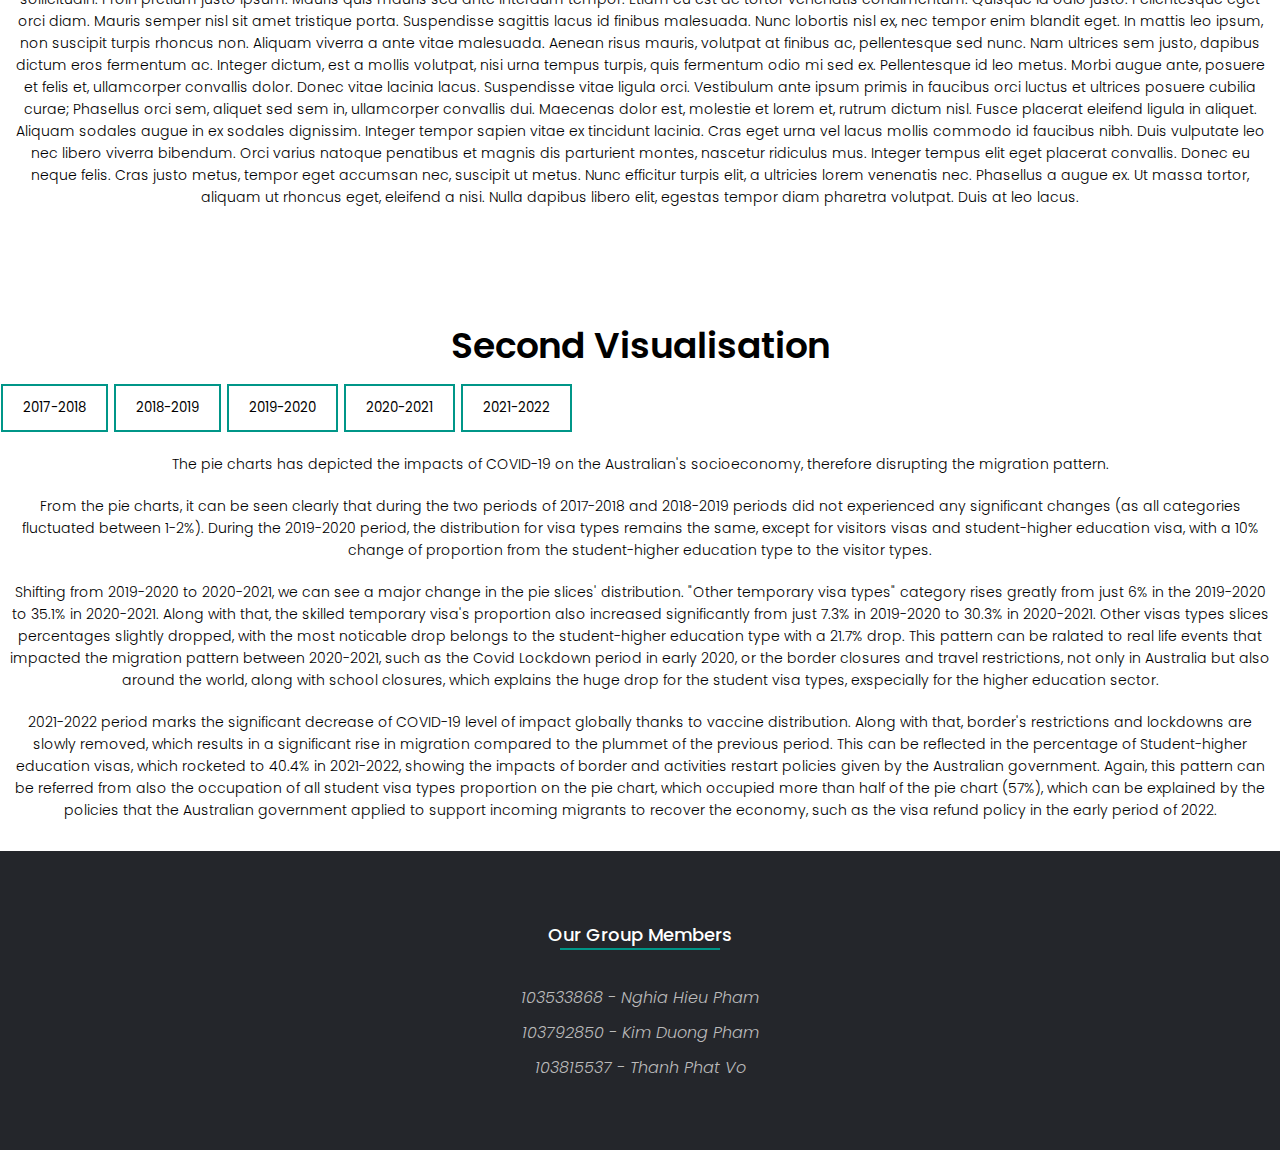
==== commit 4e1033d4: "Updated introduction and pie chart analysis." ====
--- a/Final Project.html
+++ b/Final Project.html
@@ -41,9 +41,9 @@
 
 	<section class="intro" id="intro">
 		<h1>TOPIC INTRODUCTION - MIGRATION</h1>
-		<p>The COVID-19 pandemic had created a significant disruption globally in every aspect of lives. As a result, millions of people lost their jobs, schools are closed, and cities are locked down, altering the socioeconomic flow of the world, and world migration is no better. Between 10 March 2020 and 28 February 2022, 122,823 movement restrictions were implemented around the world.  Assuming zero growth in the number of migrants between 1 March and 1 July 2020, it has been estimated that we have experienced a decrease of nearly 2 million international migrants compared to the expected increase between mid-2019 and mid-2020 (Migration Data Portal 2022). 
-			This visualization should be used by people interested in knowing how COVID-19 impacted Australia’s migration trend, including both experts who wants to gain specific insights on both overall and state specific migration data, or normal users who wish to explore the impact of the pandemic on migration. 
-			</p>
+		<p>The COVID-19 pandemic had created a significant disruption globally in every aspect of lives. As a result, millions of people lost their jobs, schools are closed, and cities are locked down, altering the socioeconomic flow of the world, and world migration is no better. Between 10 March 2020 and 28 February 2022, 122,823 movement restrictions were implemented around the world.  Assuming zero growth in the number of migrants between 1 March and 1 July 2020, it has been estimated that we have experienced a decrease of nearly 2 million international migrants compared to the expected increase between mid-2019 and mid-2020 (Migration Data Portal 2022). </p>
+		<p>This visualization should be used by people interested in knowing how COVID-19 impacted Australia’s migration trend, including both experts who wants to gain specific insights on both overall and state specific migration data, or normal users who wish to explore the impact of the pandemic on migration.</p>
+		<p>Having experienced the pandemic ourselves, our team worked on this visualization project to further investigate the impact of this virus on migration trends, particularly in Australia, overall, and its regions separately, before, during, and after COVID-19 (2017-2022).</p>
 	</section>
 
 	<!--First Chart section -->
@@ -51,10 +51,15 @@
 	<section class="chart" id="firstchart">
 		<h1>First Visualisation</h>
 
-			<p>This visualization shows the Net oversea migration in Australia from 2017 to 2022. Using the combination of 2 charts, a choropleth map, and a bar chart map. 
-				The choropleth map shows the total Net overseas migration (after calculation) of every state after each year when the mouse hovers over each state. 
-				You can also change the year by simply clicking the button. The choropleth map is simply a shortcut for you to understand the net overseas migration of each state. The bluer the state has, the higher net overseas migration that state has, and opposite
-				And also when you click on each state, it gonna shows the top 5 countries that contribute to the total net overseas migration to the state in that year.</p>
+			<p>Lorem ipsum dolor sit amet, consectetur adipiscing elit. Suspendisse hendrerit ante sed ligula sagittis, non pellentesque libero volutpat. Sed in cursus urna, vitae lobortis lacus. Ut rutrum arcu eget ante iaculis, sit amet pulvinar augue convallis. Maecenas sollicitudin scelerisque lacus sed bibendum. Vivamus et augue pharetra urna varius aliquam a at libero. Mauris et erat vel tortor molestie sollicitudin. Curabitur at convallis enim, at luctus mauris. Aenean blandit turpis ut leo rhoncus lacinia. Aliquam rutrum elit et leo dignissim, at semper orci fringilla.
+
+				Praesent metus justo, venenatis sit amet commodo nec, placerat et velit. Suspendisse nec sapien volutpat dui dapibus vulputate eget at mi. Nullam ullamcorper, justo eu mattis consectetur, nibh turpis vestibulum dolor, vitae tincidunt neque libero non nulla. Nullam ac tellus diam. Suspendisse egestas pharetra tincidunt. Ut ac lectus vestibulum, varius orci faucibus, hendrerit tellus. Quisque elementum ipsum eleifend suscipit ultrices. Donec in gravida ante. Nunc maximus lectus et ligula interdum sollicitudin. Proin pretium justo ipsum. Mauris quis mauris sed ante interdum tempor. Etiam eu est ac tortor venenatis condimentum. Quisque id odio justo. Pellentesque eget orci diam.
+				
+				Mauris semper nisl sit amet tristique porta. Suspendisse sagittis lacus id finibus malesuada. Nunc lobortis nisl ex, nec tempor enim blandit eget. In mattis leo ipsum, non suscipit turpis rhoncus non. Aliquam viverra a ante vitae malesuada. Aenean risus mauris, volutpat at finibus ac, pellentesque sed nunc. Nam ultrices sem justo, dapibus dictum eros fermentum ac.
+				
+				Integer dictum, est a mollis volutpat, nisi urna tempus turpis, quis fermentum odio mi sed ex. Pellentesque id leo metus. Morbi augue ante, posuere et felis et, ullamcorper convallis dolor. Donec vitae lacinia lacus. Suspendisse vitae ligula orci. Vestibulum ante ipsum primis in faucibus orci luctus et ultrices posuere cubilia curae; Phasellus orci sem, aliquet sed sem in, ullamcorper convallis dui. Maecenas dolor est, molestie et lorem et, rutrum dictum nisl. Fusce placerat eleifend ligula in aliquet. Aliquam sodales augue in ex sodales dignissim. Integer tempor sapien vitae ex tincidunt lacinia. Cras eget urna vel lacus mollis commodo id faucibus nibh. Duis vulputate leo nec libero viverra bibendum. Orci varius natoque penatibus et magnis dis parturient montes, nascetur ridiculus mus.
+				
+				Integer tempus elit eget placerat convallis. Donec eu neque felis. Cras justo metus, tempor eget accumsan nec, suscipit ut metus. Nunc efficitur turpis elit, a ultricies lorem venenatis nec. Phasellus a augue ex. Ut massa tortor, aliquam ut rhoncus eget, eleifend a nisi. Nulla dapibus libero elit, egestas tempor diam pharetra volutpat. Duis at leo lacus.</p>
 	</section>
 
 		<!--Second chart section -->
@@ -71,10 +76,13 @@
 		</div>
 
 	 	<div id="second"></div>
+		
+		 <p>The pie charts has depicted the impacts of COVID-19 on the Australian's socioeconomy, therefore disrupting the migration pattern.</p> 
+		 <p>From the pie charts, it can be seen clearly that during the two periods of 2017-2018 and 2018-2019 periods did not experienced any significant changes (as all categories fluctuated between 1-2%). During the 2019-2020 period, the distribution for visa types remains the same, except for visitors visas and student-higher education visa, with a 10% change of proportion from the student-higher education type to the visitor types.</p>
+		 <p>Shifting from 2019-2020 to 2020-2021, we can see a major change in the pie slices' distribution. "Other temporary visa types" category rises greatly from just 6% in the 2019-2020 to 35.1% in 2020-2021. Along with that, the skilled temporary visa's proportion also increased significantly from just 7.3% in 2019-2020 to 30.3% in 2020-2021. Other visas types slices percentages slightly dropped, with the most noticable drop belongs to the student-higher education type with a 21.7% drop. This pattern can be ralated to real life events that impacted the migration pattern between 2020-2021, such as the Covid Lockdown period in early 2020, or the border closures and travel restrictions, not only in Australia but also around the world, along with school closures, which explains the huge drop for the student visa types, exspecially for the higher education sector. </p>
+		 <p>2021-2022 period marks the significant decrease of COVID-19 level of impact globally thanks to vaccine distribution. Along with that, border's restrictions and lockdowns are slowly removed, which results in a significant rise in migration compared to the plummet of the previous period. This can be reflected in the percentage of Student-higher education visas, which rocketed to 40.4% in 2021-2022, showing the impacts of border and activities restart policies given by the Australian government. Again, this pattern can be referred from also the occupation of all student visa types proportion on the pie chart, which occupied more than half of the pie chart (57%), which can be explained by the policies that the Australian government applied to support incoming migrants to recover the economy, such as the visa refund policy in the early period of 2022.</p>
 
-		 <p>From the pie charts, it can be seen clearly that during the two periods of 2017-2018 and 2018-2019 periods did not experienced any significant changes (as all categories fluctuated between 1-2%). During the 2019-2020 period, the distribution for visa types remains the same, except for visitors visas and student-higher education visa, which      </p>
-
-		
+		 </p>
 	</div>	
 
 	</section>
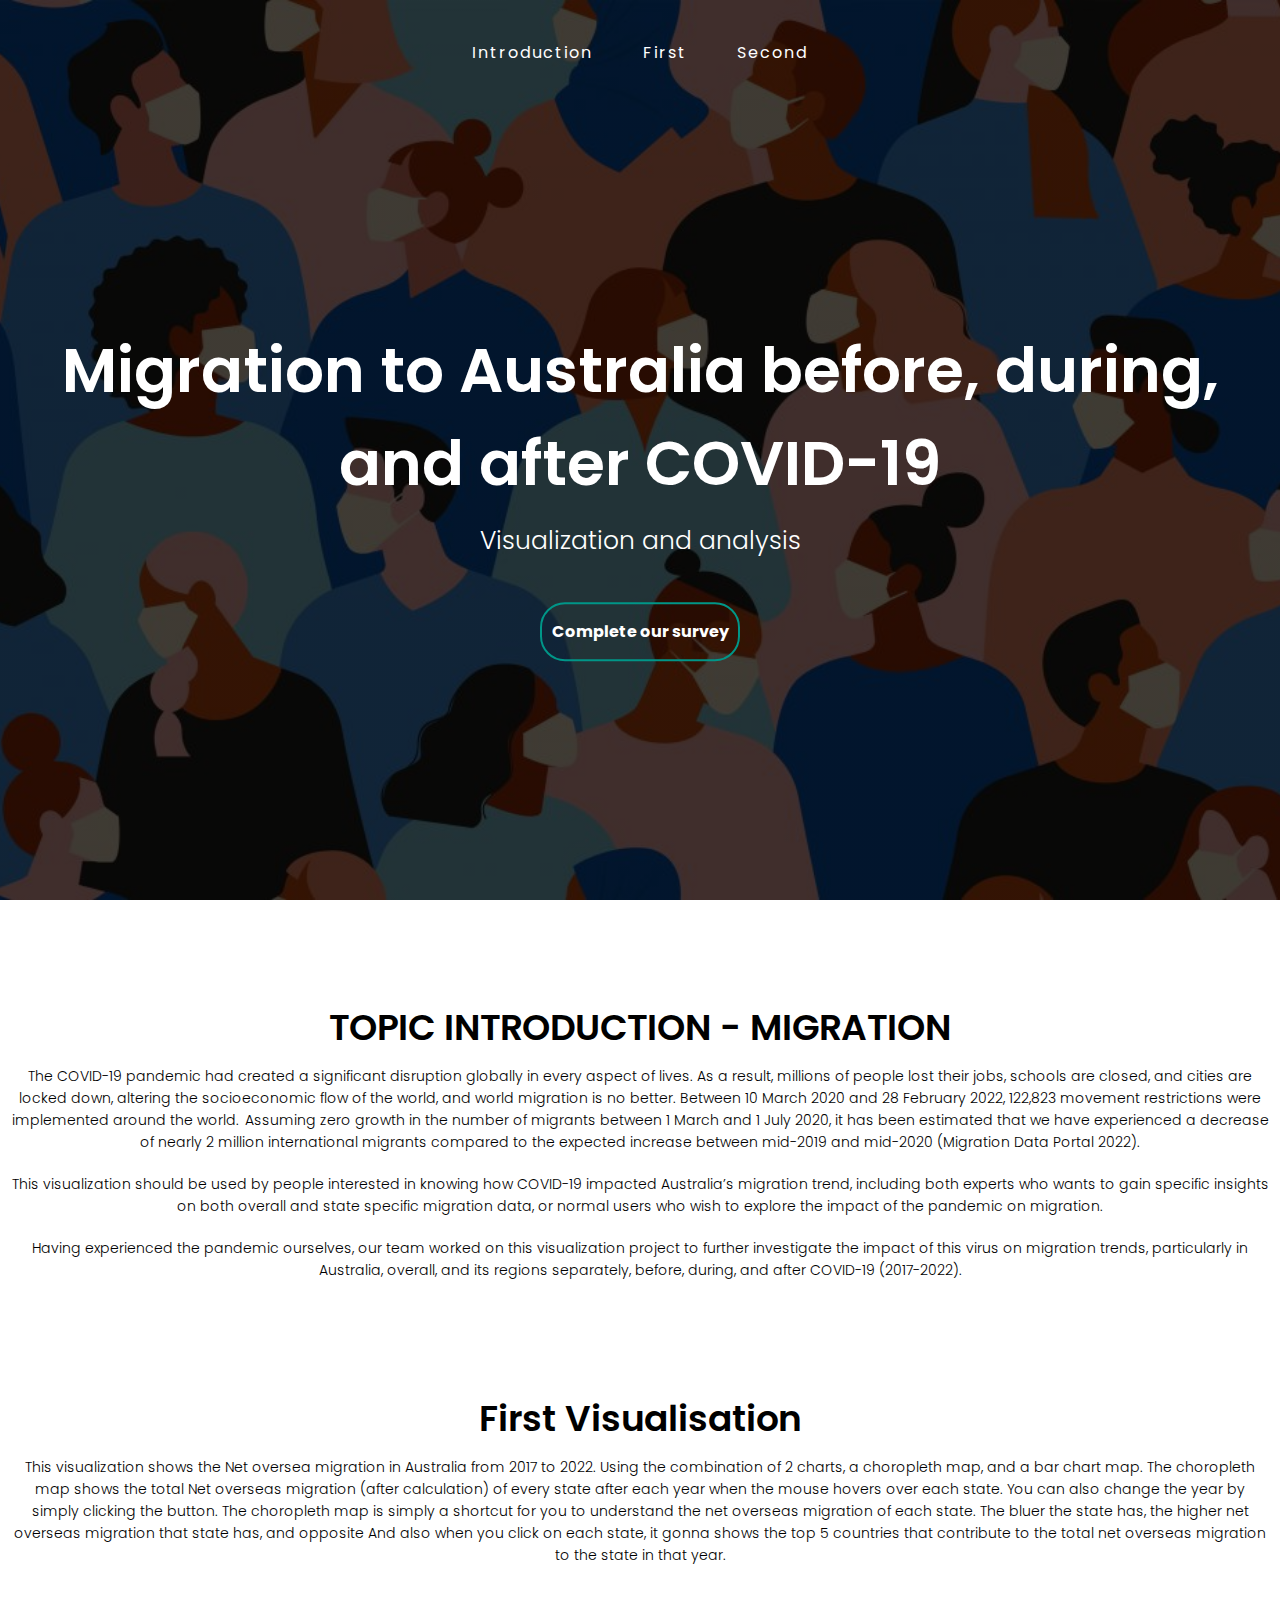
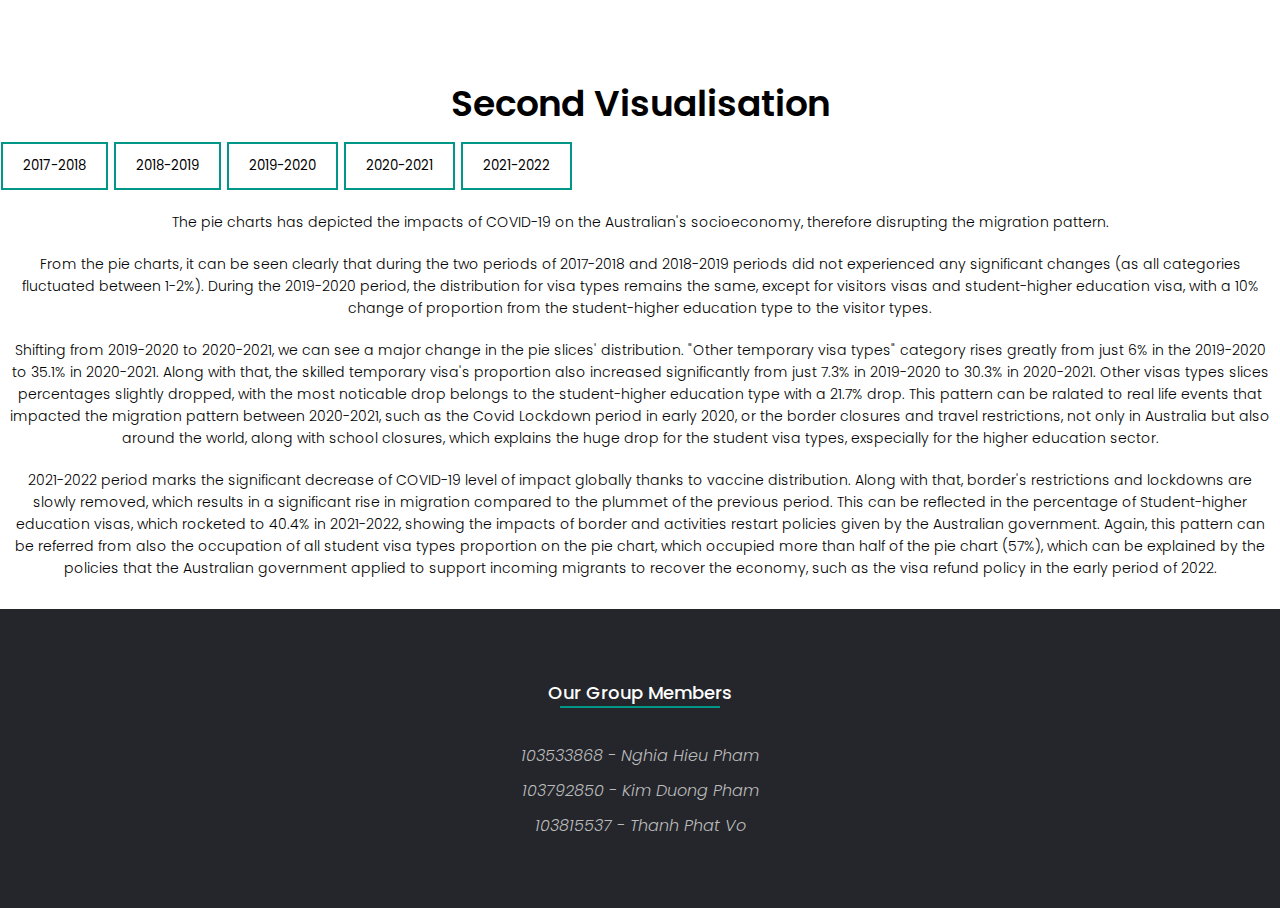
==== commit 4ba13708: "Merge fa7a3ba0b1ea270a343e20cbf9eef9bcdbe57362 into 4e1033d4308be42496096092a89409bbc89c1aae" ====
--- a/Final Project.html
+++ b/Final Project.html
@@ -51,15 +51,10 @@
 	<section class="chart" id="firstchart">
 		<h1>First Visualisation</h>
 
-			<p>Lorem ipsum dolor sit amet, consectetur adipiscing elit. Suspendisse hendrerit ante sed ligula sagittis, non pellentesque libero volutpat. Sed in cursus urna, vitae lobortis lacus. Ut rutrum arcu eget ante iaculis, sit amet pulvinar augue convallis. Maecenas sollicitudin scelerisque lacus sed bibendum. Vivamus et augue pharetra urna varius aliquam a at libero. Mauris et erat vel tortor molestie sollicitudin. Curabitur at convallis enim, at luctus mauris. Aenean blandit turpis ut leo rhoncus lacinia. Aliquam rutrum elit et leo dignissim, at semper orci fringilla.
-
-				Praesent metus justo, venenatis sit amet commodo nec, placerat et velit. Suspendisse nec sapien volutpat dui dapibus vulputate eget at mi. Nullam ullamcorper, justo eu mattis consectetur, nibh turpis vestibulum dolor, vitae tincidunt neque libero non nulla. Nullam ac tellus diam. Suspendisse egestas pharetra tincidunt. Ut ac lectus vestibulum, varius orci faucibus, hendrerit tellus. Quisque elementum ipsum eleifend suscipit ultrices. Donec in gravida ante. Nunc maximus lectus et ligula interdum sollicitudin. Proin pretium justo ipsum. Mauris quis mauris sed ante interdum tempor. Etiam eu est ac tortor venenatis condimentum. Quisque id odio justo. Pellentesque eget orci diam.
-				
-				Mauris semper nisl sit amet tristique porta. Suspendisse sagittis lacus id finibus malesuada. Nunc lobortis nisl ex, nec tempor enim blandit eget. In mattis leo ipsum, non suscipit turpis rhoncus non. Aliquam viverra a ante vitae malesuada. Aenean risus mauris, volutpat at finibus ac, pellentesque sed nunc. Nam ultrices sem justo, dapibus dictum eros fermentum ac.
-				
-				Integer dictum, est a mollis volutpat, nisi urna tempus turpis, quis fermentum odio mi sed ex. Pellentesque id leo metus. Morbi augue ante, posuere et felis et, ullamcorper convallis dolor. Donec vitae lacinia lacus. Suspendisse vitae ligula orci. Vestibulum ante ipsum primis in faucibus orci luctus et ultrices posuere cubilia curae; Phasellus orci sem, aliquet sed sem in, ullamcorper convallis dui. Maecenas dolor est, molestie et lorem et, rutrum dictum nisl. Fusce placerat eleifend ligula in aliquet. Aliquam sodales augue in ex sodales dignissim. Integer tempor sapien vitae ex tincidunt lacinia. Cras eget urna vel lacus mollis commodo id faucibus nibh. Duis vulputate leo nec libero viverra bibendum. Orci varius natoque penatibus et magnis dis parturient montes, nascetur ridiculus mus.
-				
-				Integer tempus elit eget placerat convallis. Donec eu neque felis. Cras justo metus, tempor eget accumsan nec, suscipit ut metus. Nunc efficitur turpis elit, a ultricies lorem venenatis nec. Phasellus a augue ex. Ut massa tortor, aliquam ut rhoncus eget, eleifend a nisi. Nulla dapibus libero elit, egestas tempor diam pharetra volutpat. Duis at leo lacus.</p>
+			<p>This visualization shows the Net oversea migration in Australia from 2017 to 2022. Using the combination of 2 charts, a choropleth map, and a bar chart map. 
+				The choropleth map shows the total Net overseas migration (after calculation) of every state after each year when the mouse hovers over each state. 
+				You can also change the year by simply clicking the button. The choropleth map is simply a shortcut for you to understand the net overseas migration of each state. The bluer the state has, the higher net overseas migration that state has, and opposite
+				And also when you click on each state, it gonna shows the top 5 countries that contribute to the total net overseas migration to the state in that year.</p>
 	</section>
 
 		<!--Second chart section -->
